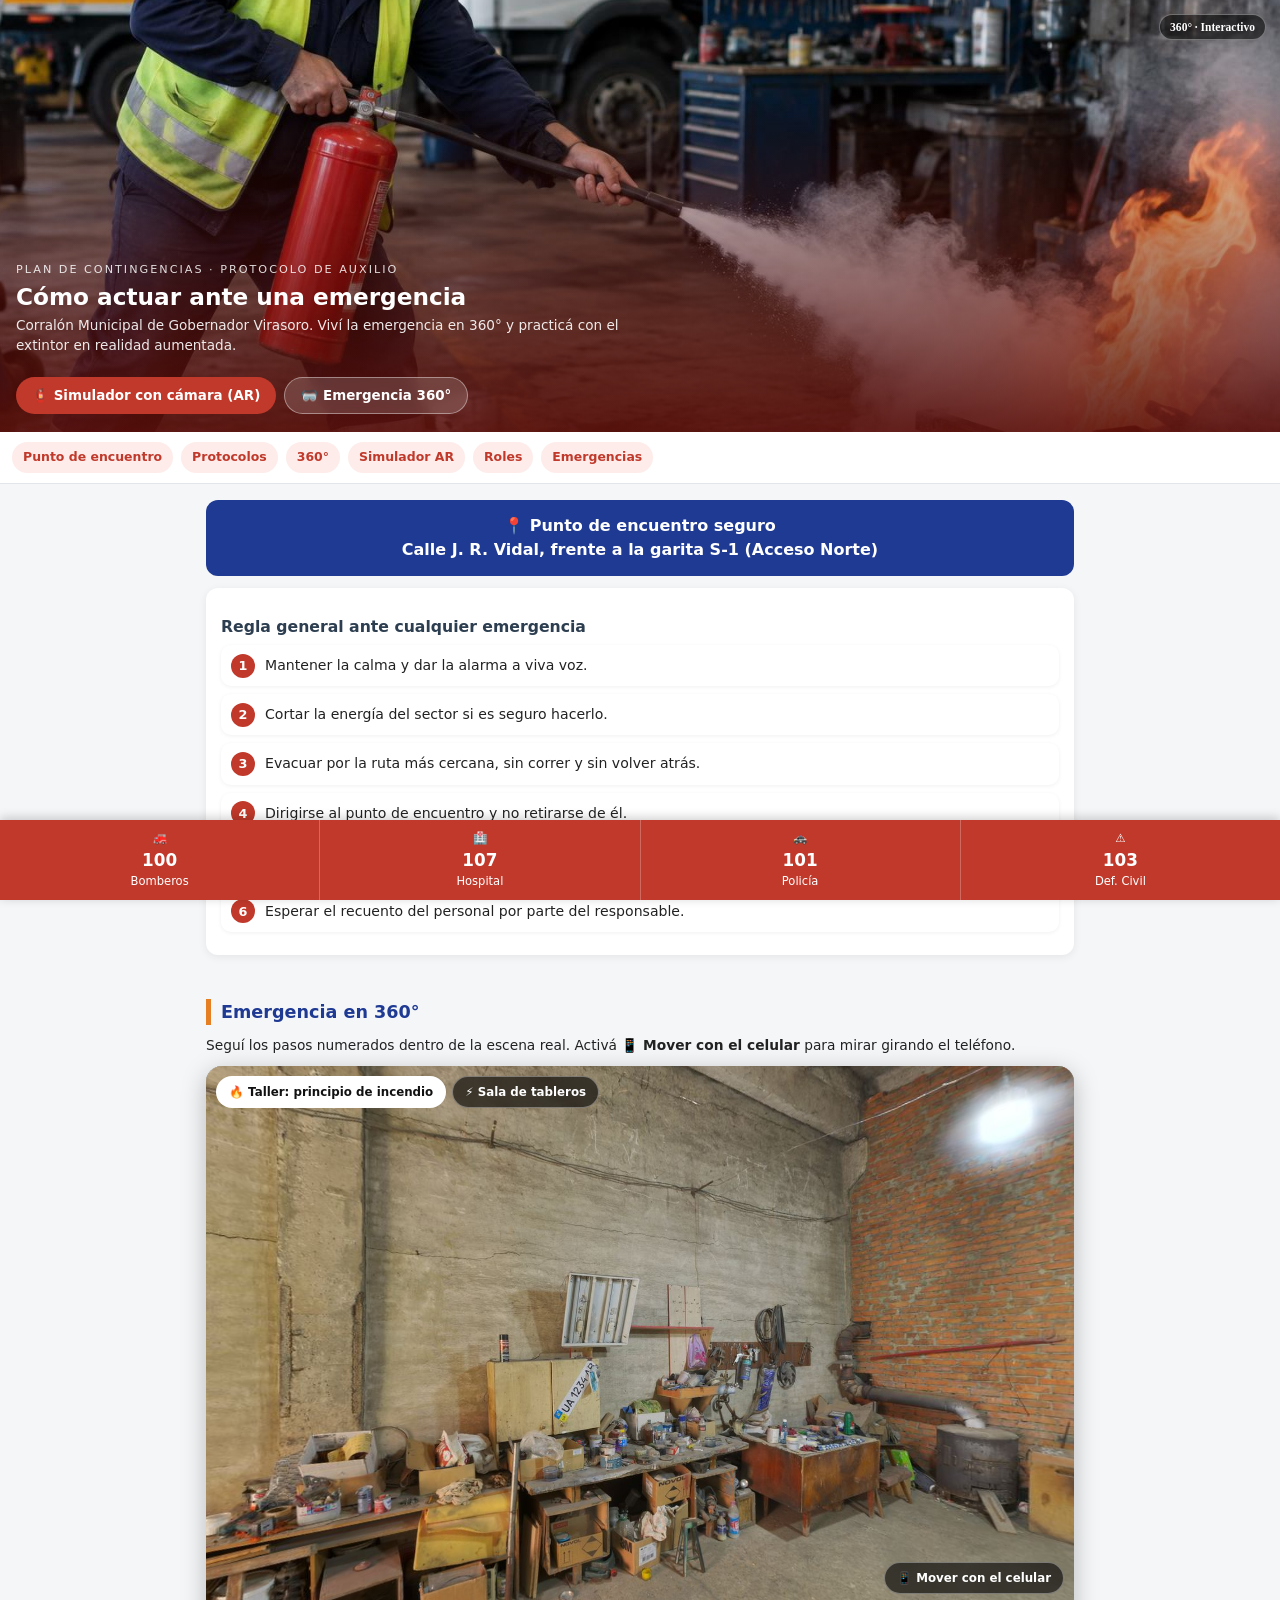
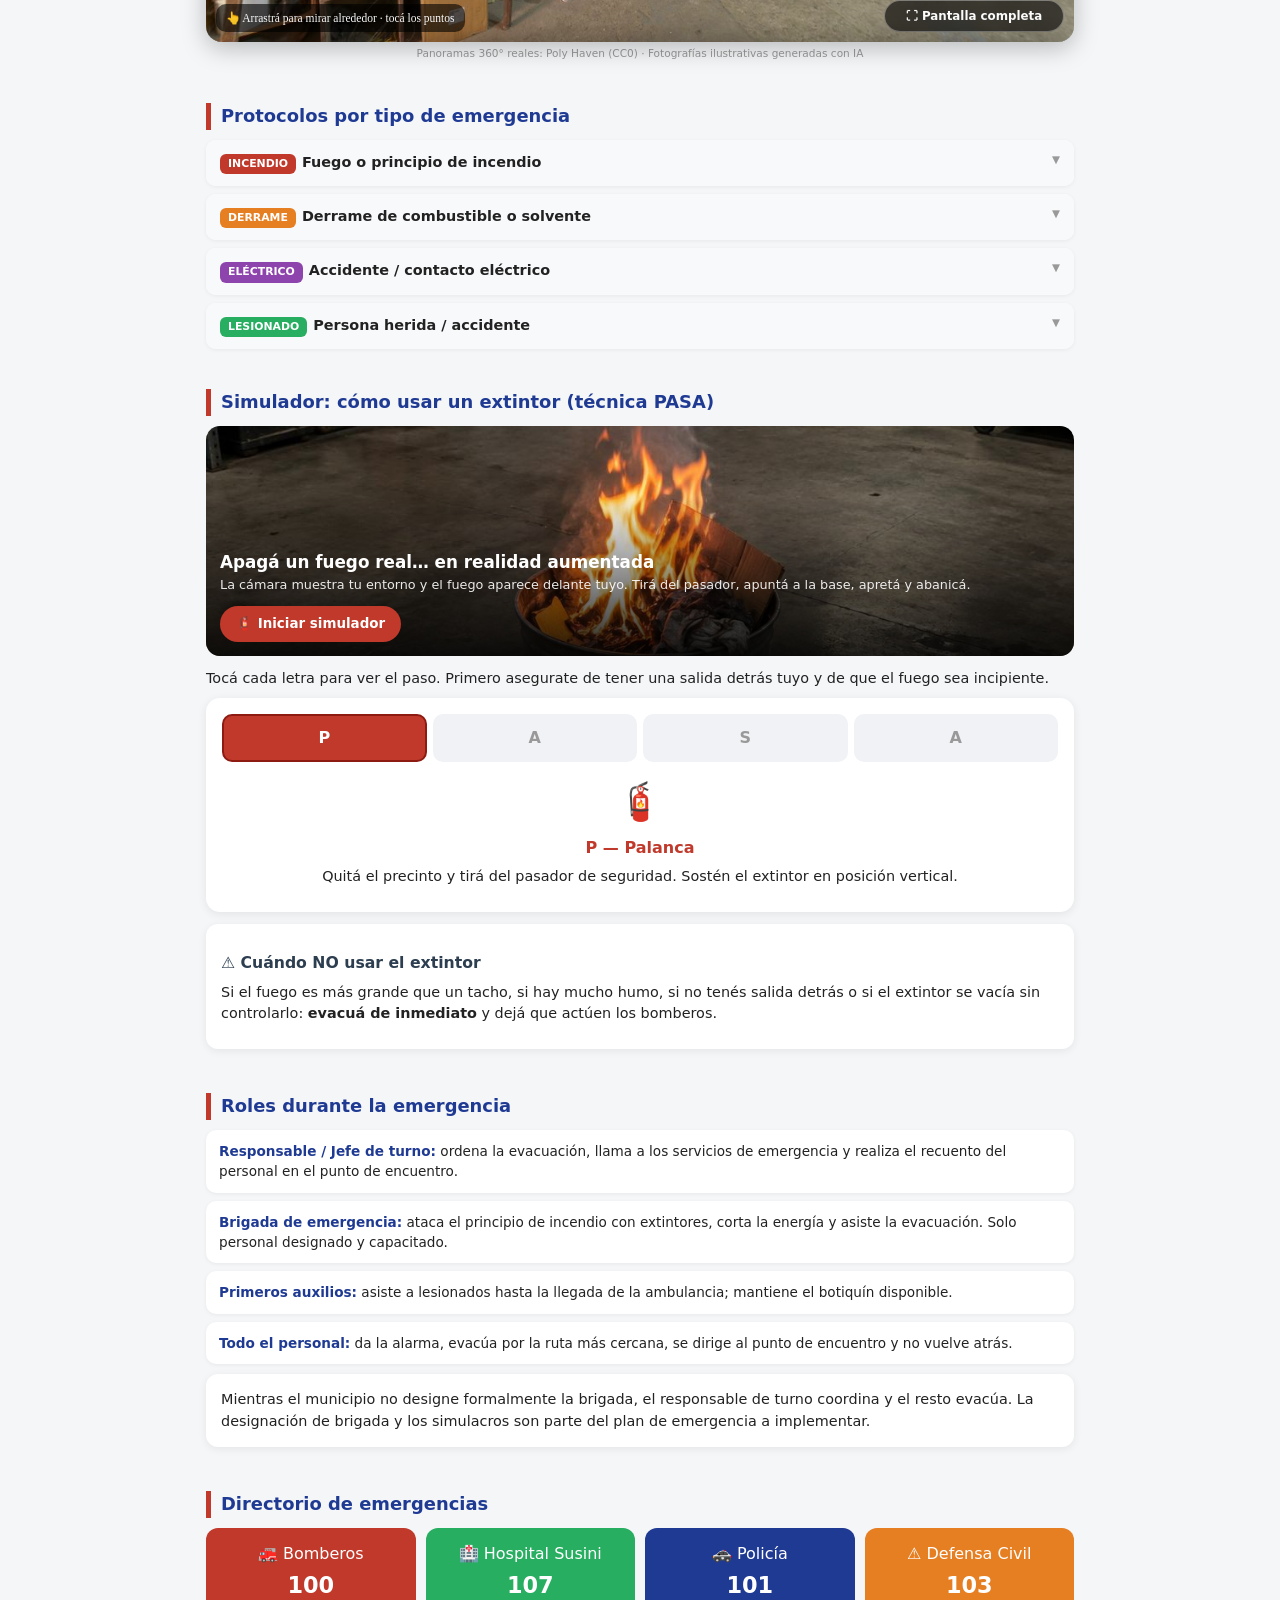
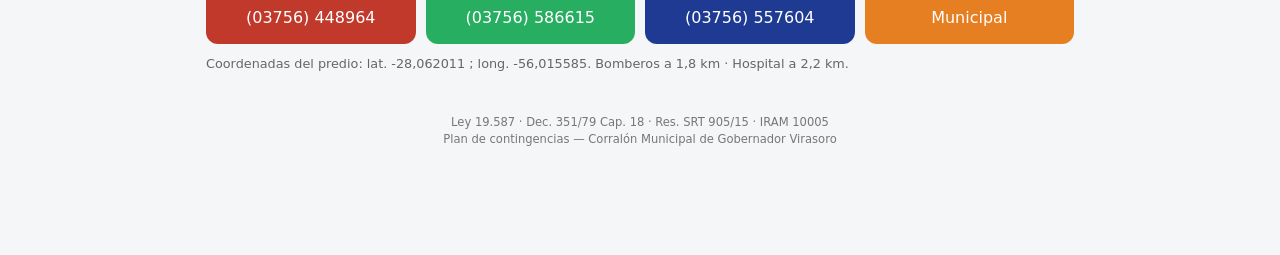
==== virasoro/contingencias/index.html @ 939771e6 "Agregar experiencias interactivas 360° con QR (Corralón Municipal Virasoro) Co-Authored-By: Devin AI" ====
<!DOCTYPE html>
<html lang="es">
<head>
<meta charset="UTF-8">
<meta name="viewport" content="width=device-width, initial-scale=1.0">
<title>Plan de Contingencias y Protocolo de Auxilio — Corralón Municipal Virasoro</title>
<style>
:root{--rojo:#c0392b;--naranja:#e67e22;--azul:#1f3a93;--verde:#27ae60;--bg:#f4f6f8;}
*{box-sizing:border-box;margin:0;padding:0}
body{font-family:'Segoe UI',system-ui,sans-serif;background:var(--bg);color:#222;line-height:1.5;padding-bottom:90px}
header{background:linear-gradient(135deg,#8e1b12,#c0392b);color:#fff;padding:20px 16px}
header .kick{font-size:.72rem;letter-spacing:2px;text-transform:uppercase;opacity:.9}
header h1{font-size:1.25rem;margin:5px 0 3px}
header .meta{font-size:.8rem;opacity:.9}
nav.toc{background:#fff;border-bottom:1px solid #e2e6ea;padding:10px 12px;display:flex;gap:8px;overflow-x:auto;position:sticky;top:0;z-index:20}
nav.toc a{flex:0 0 auto;font-size:.78rem;text-decoration:none;color:var(--rojo);background:#fdecea;padding:6px 11px;border-radius:20px;white-space:nowrap;font-weight:600}
section{padding:16px;max-width:900px;margin:0 auto}
h2{font-size:1.12rem;color:var(--azul);margin-bottom:10px;border-left:5px solid var(--rojo);padding-left:10px}
h3{font-size:.98rem;color:#2c3e50;margin:12px 0 7px}
p{font-size:.9rem;margin-bottom:9px}
.card{background:#fff;border-radius:12px;box-shadow:0 2px 8px rgba(0,0,0,.07);padding:15px;margin-bottom:12px}
.steps{counter-reset:st;list-style:none}
.steps li{position:relative;padding:10px 10px 10px 44px;background:#fff;border-radius:10px;margin-bottom:8px;box-shadow:0 1px 4px rgba(0,0,0,.06);font-size:.88rem}
.steps li::before{counter-increment:st;content:counter(st);position:absolute;left:10px;top:50%;transform:translateY(-50%);width:24px;height:24px;background:var(--rojo);color:#fff;border-radius:50%;display:flex;align-items:center;justify-content:center;font-weight:700;font-size:.8rem}
details{background:#fff;border-radius:10px;margin-bottom:8px;box-shadow:0 1px 4px rgba(0,0,0,.06);overflow:hidden}
summary{cursor:pointer;padding:12px 14px;font-weight:600;font-size:.9rem;list-style:none;background:#f8f9fb}
summary::-webkit-details-marker{display:none}
summary::after{content:'\25bc';float:right;font-size:.65rem;color:#999}
details[open] summary::after{transform:rotate(180deg)}
details .body{padding:12px 14px;font-size:.85rem}
.tag{display:inline-block;border-radius:6px;color:#fff;font-size:.68rem;font-weight:700;padding:2px 8px;margin-right:6px}
.t-fuego{background:var(--rojo)}.t-derr{background:var(--naranja)}.t-elec{background:#8e44ad}.t-les{background:var(--verde)}
.pasa{background:#fff;border-radius:14px;box-shadow:0 2px 10px rgba(0,0,0,.08);padding:16px}
.pasa .tabs{display:flex;gap:6px;margin-bottom:12px}
.pasa .tabs label{flex:1;text-align:center;background:#f0f2f5;border-radius:10px;padding:10px 4px;font-weight:800;font-size:1rem;cursor:pointer;color:#999;border:2px solid transparent}
.pasa input{display:none}
.panel{display:none;animation:fade .3s}
@keyframes fade{from{opacity:0}to{opacity:1}}
#p1:checked~.tabs label[for=p1],#p2:checked~.tabs label[for=p2],#p3:checked~.tabs label[for=p3],#p4:checked~.tabs label[for=p4]{color:#fff;background:var(--rojo);border-color:#8e1b12}
#p1:checked~.panels .pn1,#p2:checked~.panels .pn2,#p3:checked~.panels .pn3,#p4:checked~.panels .pn4{display:block}
.panel .big{font-size:2.3rem;text-align:center}
.panel h4{color:var(--rojo);text-align:center;margin:6px 0}
.panel p{text-align:center;font-size:.9rem}
.dir{display:grid;grid-template-columns:repeat(auto-fit,minmax(140px,1fr));gap:10px}
.dir a{display:block;text-decoration:none;color:#fff;border-radius:12px;padding:14px;text-align:center}
.dir a b{display:block;font-size:1.4rem;margin:3px 0}
.d1{background:var(--rojo)}.d2{background:var(--verde)}.d3{background:var(--azul)}.d4{background:var(--naranja)}
.roles{display:grid;gap:8px}
.role{background:#fff;border-radius:10px;padding:11px 13px;box-shadow:0 1px 4px rgba(0,0,0,.06);font-size:.85rem}
.role b{color:var(--azul)}
.emer{position:fixed;bottom:0;left:0;right:0;background:var(--rojo);display:flex;z-index:50;box-shadow:0 -2px 10px rgba(0,0,0,.2)}
.emer a{flex:1;text-align:center;color:#fff;text-decoration:none;padding:10px 4px;font-size:.72rem;border-right:1px solid rgba(255,255,255,.25)}
.emer a:last-child{border-right:none}.emer a b{display:block;font-size:1.05rem}
footer{padding:16px;font-size:.72rem;color:#777;text-align:center}
.pe{background:#1f3a93;color:#fff;border-radius:12px;padding:14px;text-align:center;font-weight:600;margin-bottom:12px}
</style>
<link rel="stylesheet" href="../lib/pannellum.css"><link rel="stylesheet" href="../lib/vr.css"><meta name="theme-color" content="#111">
</head>
<body>
<div class="hero"><img src="../img/contingencias_hero.jpg" alt="Cómo actuar ante una emergencia"><span class="badge360">360° · Interactivo</span>
<div class="ov" style="background:linear-gradient(180deg,rgba(0,0,0,0) 20%,rgba(90,15,10,.9))"><div class="kick">Plan de Contingencias · Protocolo de Auxilio</div><h1>Cómo actuar ante una emergencia</h1><p>Corralón Municipal de Gobernador Virasoro. Viví la emergencia en 360° y practicá con el extintor en realidad aumentada.</p><div class="cta"><button class="btn btn-r" onclick="abrirSimulador()">🧯 Simulador con cámara (AR)</button><a class="btn btn-g" href="#sec-vr">🥽 Emergencia 360°</a></div></div></div>
<nav class="toc">
<a href="#pe">Punto de encuentro</a>
<a href="#protocolos">Protocolos</a>
<a href="#sec-vr">360°</a><a href="#pasa">Simulador AR</a>
<a href="#roles">Roles</a>
<a href="#dir">Emergencias</a>
</nav>
<section id="pe">
<div class="pe">📍 Punto de encuentro seguro<br>Calle J. R. Vidal, frente a la garita S-1 (Acceso Norte)</div>
<div class="card">
<h3>Regla general ante cualquier emergencia</h3>
<ol class="steps">
<li>Mantener la calma y dar la alarma a viva voz.</li>
<li>Cortar la energía del sector si es seguro hacerlo.</li>
<li>Evacuar por la ruta más cercana, sin correr y sin volver atrás.</li>
<li>Dirigirse al punto de encuentro y no retirarse de él.</li>
<li>Avisar a los servicios de emergencia (100 / 107 / 101 / 103).</li>
<li>Esperar el recuento del personal por parte del responsable.</li>
</ol>
</div>
</section>

<section id="sec-vr"><h2>Emergencia en 360°</h2><p style="font-size:.86rem;margin-bottom:10px">Seguí los pasos numerados dentro de la escena real. Activá <b>📱 Mover con el celular</b> para mirar girando el teléfono.</p><div class="vrwrap" id="vr"></div><p class="credit">Panoramas 360° reales: Poly Haven (CC0) · Fotografías ilustrativas generadas con IA</p></section>
<section id="protocolos">
<h2>Protocolos por tipo de emergencia</h2>
<details><summary><span class="tag t-fuego">INCENDIO</span>Fuego o principio de incendio</summary><div class="body">
<ol class="steps">
<li>Dar la alarma y avisar a Bomberos (100).</li>
<li>Si el fuego es incipiente y tenés vía de escape detrás, usá el extintor (técnica PASA).</li>
<li>Si el fuego supera un extintor o hay humo denso, NO insistas: evacuá.</li>
<li>Cortá la energía del sector desde el tablero si es seguro.</li>
<li>Cerrá puertas al salir para limitar la propagación.</li>
<li>Nunca uses agua sobre fuego eléctrico o de combustibles (clase B/C).</li>
</ol></div></details>
<details><summary><span class="tag t-derr">DERRAME</span>Derrame de combustible o solvente</summary><div class="body">
<ol class="steps">
<li>Eliminar toda fuente de ignición: no fumar, no encender motores ni interruptores.</li>
<li>Cortar el flujo o cerrar la válvula si es posible.</li>
<li>Contener con material absorbente (arena, kit antiderrame).</li>
<li>Ventilar el área; evitar que el producto llegue a desagües.</li>
<li>Avisar al responsable y a Bomberos si el volumen es importante.</li>
<li>Usar guantes de nitrilo y antiparras; no tocar sin protección.</li>
</ol></div></details>
<details><summary><span class="tag t-elec">ELÉCTRICO</span>Accidente / contacto eléctrico</summary><div class="body">
<ol class="steps">
<li>NO tocar a la víctima si sigue en contacto con la corriente.</li>
<li>Cortar la energía desde el tablero o interruptor general.</li>
<li>Si no se puede cortar, separar a la víctima con material aislante seco (madera).</li>
<li>Llamar al 107 (Hospital) de inmediato.</li>
<li>Si no respira, iniciar RCP si estás capacitado.</li>
<li>No usar agua ni extintor de agua sobre equipos energizados.</li>
</ol></div></details>
<details><summary><span class="tag t-les">LESIONADO</span>Persona herida / accidente</summary><div class="body">
<ol class="steps">
<li>Evaluar la escena: que sea segura antes de acercarse.</li>
<li>No mover al herido salvo peligro inminente.</li>
<li>Llamar al 107 e informar ubicación y estado.</li>
<li>Controlar hemorragias con presión directa (guantes).</li>
<li>Abrigar a la persona y acompañarla hasta que llegue ayuda.</li>
<li>Despejar el acceso para la ambulancia.</li>
</ol></div></details>
</section>
<section id="pasa">
<h2>Simulador: cómo usar un extintor (técnica PASA)</h2>
<div style="position:relative;border-radius:14px;overflow:hidden;margin-bottom:12px"><img src="../img/fuego_escena.jpg" alt="Principio de incendio" style="width:100%;height:230px;object-fit:cover;display:block"><div style="position:absolute;inset:0;background:linear-gradient(transparent 30%,rgba(0,0,0,.85));display:flex;flex-direction:column;justify-content:flex-end;padding:14px;color:#fff"><b style="font-size:1.05rem">Apagá un fuego real… en realidad aumentada</b><span style="font-size:.8rem;opacity:.9">La cámara muestra tu entorno y el fuego aparece delante tuyo. Tirá del pasador, apuntá a la base, apretá y abanicá.</span><div class="cta"><button class="btn btn-r" onclick="abrirSimulador()">🧯 Iniciar simulador</button></div></div></div>
<p>Tocá cada letra para ver el paso. Primero asegurate de tener una salida detrás tuyo y de que el fuego sea incipiente.</p>
<div class="pasa">
<input type="radio" name="pasa" id="p1" checked>
<input type="radio" name="pasa" id="p2">
<input type="radio" name="pasa" id="p3">
<input type="radio" name="pasa" id="p4">
<div class="tabs">
<label for="p1">P</label>
<label for="p2">A</label>
<label for="p3">S</label>
<label for="p4">A</label>
</div>
<div class="panels">
<div class="panel pn1"><div class="big">🧯</div><h4>P — Palanca</h4><p>Quitá el precinto y tirá del pasador de seguridad. Sostén el extintor en posición vertical.</p></div>
<div class="panel pn2"><div class="big">🎯</div><h4>A — Apuntar</h4><p>Dirigí la manguera o boquilla hacia la BASE del fuego, no a las llamas. Paráte a unos 2-3 metros.</p></div>
<div class="panel pn3"><div class="big">✊</div><h4>S — apretAr (Squeeze)</h4><p>Apretá el gatillo de forma firme y sostenida para liberar el agente extintor.</p></div>
<div class="panel pn4"><div class="big">↔️</div><h4>A — Abanicar</h4><p>Mové la boquilla de lado a lado barriendo la base del fuego hasta apagarlo. Retirate sin dar la espalda.</p></div>
</div>
</div>
<div class="card" style="margin-top:12px">
<h3>⚠️ Cuándo NO usar el extintor</h3>
<p>Si el fuego es más grande que un tacho, si hay mucho humo, si no tenés salida detrás o si el extintor se vacía sin controlarlo: <b>evacuá de inmediato</b> y dejá que actúen los bomberos.</p>
</div>
</section>

<section id="roles">
<h2>Roles durante la emergencia</h2>
<div class="roles">
<div class="role"><b>Responsable / Jefe de turno:</b> ordena la evacuación, llama a los servicios de emergencia y realiza el recuento del personal en el punto de encuentro.</div>
<div class="role"><b>Brigada de emergencia:</b> ataca el principio de incendio con extintores, corta la energía y asiste la evacuación. Solo personal designado y capacitado.</div>
<div class="role"><b>Primeros auxilios:</b> asiste a lesionados hasta la llegada de la ambulancia; mantiene el botiquín disponible.</div>
<div class="role"><b>Todo el personal:</b> da la alarma, evacúa por la ruta más cercana, se dirige al punto de encuentro y no vuelve atrás.</div>
</div>
<div class="card" style="margin-top:10px"><p style="margin:0">Mientras el municipio no designe formalmente la brigada, el responsable de turno coordina y el resto evacúa. La designación de brigada y los simulacros son parte del plan de emergencia a implementar.</p></div>
</section>

<section id="dir">
<h2>Directorio de emergencias</h2>
<div class="dir">
<a class="d1" href="tel:100">🚒 Bomberos<b>100</b>(03756) 448964</a>
<a class="d2" href="tel:107">🏥 Hospital Susini<b>107</b>(03756) 586615</a>
<a class="d3" href="tel:101">🚓 Policía<b>101</b>(03756) 557604</a>
<a class="d4" href="tel:103">⚠️ Defensa Civil<b>103</b>Municipal</a>
</div>
<p style="font-size:.8rem;margin-top:10px;color:#666">Coordenadas del predio: lat. -28,062011 ; long. -56,015585. Bomberos a 1,8 km · Hospital a 2,2 km.</p>
</section>

<footer>
Ley 19.587 · Dec. 351/79 Cap. 18 · Res. SRT 905/15 · IRAM 10005<br>
Plan de contingencias — Corralón Municipal de Gobernador Virasoro
</footer>
<div class="emer">
<a href="tel:100">🚒<b>100</b>Bomberos</a>
<a href="tel:107">🏥<b>107</b>Hospital</a>
<a href="tel:101">🚓<b>101</b>Policía</a>
<a href="tel:103">⚠️<b>103</b>Def. Civil</a>
</div>
<script src="../lib/pannellum.js"></script><script src="../lib/vr.js"></script><script src="../lib/fuego.js"></script><script>var tour=VR({el:"vr",first:"taller",scenes:{"taller": {"title": "🔥 Taller: principio de incendio", "pano": "../pano/auto_service.jpg", "yaw": -30, "hs": [{"p": -10, "y": -45, "t": "risk", "i": "🔥", "title": "1 · Detectá el foco", "text": "Imaginá humo saliendo de los bancos con trapos y cartones. Mantené la calma y <b>dá la alarma a viva voz</b>: \"¡FUEGO EN EL TALLER!\"", "l": "Foco"}, {"p": 3, "y": -10, "t": "ext", "i": "🧯", "title": "2 · Tomá el extintor E-08", "text": "Solo si el fuego es incipiente (menor que un tacho) y tenés la salida <b>detrás tuyo</b>. Aplicá la técnica PASA. Probala en el simulador ⬇️", "l": "E-08"}, {"p": 15, "y": 95, "t": "elec", "i": "⚡", "title": "3 · Cortá la energía", "text": "Si es seguro, cortá la energía del sector desde el tablero. Nunca uses agua sobre equipos eléctricos.", "l": "Tablero"}, {"p": -2, "y": -145, "t": "exit", "i": "🏃", "title": "4 · Evacuá", "text": "Si el fuego crece o hay mucho humo: salí por aquí, sin correr y sin volver atrás. Cerrá la puerta si podés, para contener el humo.", "l": "Salida"}, {"p": -14, "y": 82, "t": "risk", "i": "🛞", "title": "Peligro: compresor y cilindros", "text": "Los recipientes a presión pueden explotar con el calor. Alejate y avisá a Bomberos de su ubicación.", "l": "Presión"}, {"p": -2, "y": 33, "t": "link", "i": "➡️", "title": "Sala de tableros", "text": "", "l": "Ir a la sala de tableros", "scene": "tableros"}]}, "tableros": {"title": "⚡ Sala de tableros", "pano": "../pano/distribution_board.jpg", "yaw": 80, "hs": [{"p": 8, "y": 105, "t": "elec", "i": "⚡", "title": "Tablero general: corte de energía", "text": "Ante incendio o accidente eléctrico, cortá desde el interruptor general. Si la víctima sigue en contacto, <b>NO la toques</b>: primero cortá la corriente.", "l": "Corte general"}, {"p": -25, "y": 40, "t": "risk", "i": "🧵", "title": "Cables sueltos en el piso", "text": "Riesgo de tropiezo y de contacto eléctrico. Separá a una víctima solo con material aislante seco (madera).", "l": "Cables"}, {"p": -12, "y": -25, "t": "info", "i": "🏥", "title": "Llamá al 107", "text": "Informá: \"Corralón Municipal, Calle J. R. Vidal, Gobernador Virasoro. Persona electrocutada, consciente / inconsciente\". Si no respira, RCP si estás capacitado.", "l": "107"}, {"p": -2, "y": 33, "t": "exit", "i": "🚪", "title": "Salida", "text": "Salida de la sala hacia el pasillo y el punto de encuentro.", "l": "Salida"}, {"p": -2, "y": -100, "t": "link", "i": "⬅️", "title": "Taller", "text": "", "l": "Volver al taller", "scene": "taller"}]}}});</script>
</body>
</html>
---- virasoro/lib/pannellum.css ----
/* Pannellum 2.5.6, https://github.com/mpetroff/pannellum */
.pnlm-container{margin:0;padding:0;overflow:hidden;position:relative;cursor:default;width:100%;height:100%;font-family:Helvetica,"Nimbus Sans L","Liberation Sans",Arial,sans-serif;background:#f4f4f4 url('data:image/svg+xml,%3Csvg%20xmlns%3D%22http%3A%2F%2Fwww.w3.org%2F2000%2Fsvg%22%20width%3D%2267%22%20height%3D%22100%22%20viewBox%3D%220%200%2067%20100%22%3E%0A%3Cpath%20stroke%3D%22%23ccc%22%20fill%3D%22none%22%20d%3D%22M33.5%2C50%2C0%2C63%2C33.5%2C75%2C67%2C63%2C33.5%2C50m-33.5-50%2C67%2C25m-0.5%2C0%2C0%2C75m-66.5-75%2C67-25m-33.5%2C75%2C0%2C25m0-100%2C0%2C50%22%2F%3E%0A%3C%2Fsvg%3E%0A') repeat;-webkit-user-select:none;-khtml-user-select:none;-moz-user-select:none;-o-user-select:none;-ms-user-select:none;user-select:none;outline:0;line-height:1.4;contain:content}.pnlm-container *{box-sizing:content-box}.pnlm-ui{position:absolute;width:100%;height:100%;z-index:1}.pnlm-grab{cursor:grab;cursor:url('data:image/svg+xml,%3Csvg%20xmlns%3D%22http%3A%2F%2Fwww.w3.org%2F2000%2Fsvg%22%20height%3D%2226%22%20width%3D%2226%22%3E%0A%3Cpath%20stroke%3D%22%23000%22%20stroke-width%3D%221px%22%20fill%3D%22%23fff%22%20d%3D%22m15.3%2020.5s6.38-6.73%204.64-8.24-3.47%201.01-3.47%201.01%203.61-5.72%201.41-6.49c-2.2-0.769-3.33%204.36-3.33%204.36s0.873-5.76-1.06-5.76-1.58%205.39-1.58%205.39-0.574-4.59-2.18-4.12c-1.61%200.468-0.572%205.51-0.572%205.51s-1.58-4.89-2.93-3.79c-1.35%201.11%200.258%205.25%200.572%206.62%200.836%202.43%202.03%202.94%202.17%205.55%22%2F%3E%0A%3C%2Fsvg%3E%0A') 12 8,default}.pnlm-grabbing{cursor:grabbing;cursor:url('data:image/svg+xml,%3Csvg%20xmlns%3D%22http%3A%2F%2Fwww.w3.org%2F2000%2Fsvg%22%20height%3D%2226%22%20width%3D%2226%22%3E%0A%3Cpath%20stroke%3D%22%23000%22%20stroke-width%3D%221px%22%20fill%3D%22%23fff%22%20d%3D%22m15.3%2020.5s5.07-5.29%203.77-6.74c-1.31-1.45-2.53%200.14-2.53%200.14s2.74-3.29%200.535-4.06c-2.2-0.769-2.52%201.3-2.52%201.3s0.81-2.13-1.12-2.13-1.52%201.77-1.52%201.77-0.261-1.59-1.87-1.12c-1.61%200.468-0.874%202.17-0.874%202.17s-0.651-1.55-2-0.445c-1.35%201.11-0.68%202.25-0.365%203.62%200.836%202.43%202.03%202.94%202.17%205.55%22%2F%3E%0A%3C%2Fsvg%3E%0A') 12 8,default}.pnlm-sprite{background-image:url('data:image/svg+xml,%3Csvg%20xmlns%3D%22http%3A%2F%2Fwww.w3.org%2F2000%2Fsvg%22%20width%3D%2226%22%20height%3D%22208%22%3E%0A%3Ccircle%20fill-opacity%3D%22.78%22%20cy%3D%22117%22%20cx%3D%2213%22%20r%3D%2211%22%20fill%3D%22%23fff%22%2F%3E%0A%3Ccircle%20fill-opacity%3D%22.78%22%20cy%3D%22143%22%20cx%3D%2213%22%20r%3D%2211%22%20fill%3D%22%23fff%22%2F%3E%0A%3Ccircle%20cy%3D%22169%22%20cx%3D%2213%22%20r%3D%227%22%20fill%3D%22none%22%20stroke%3D%22%23000%22%20stroke-width%3D%222%22%2F%3E%0A%3Ccircle%20cy%3D%22195%22%20cx%3D%2213%22%20r%3D%227%22%20fill%3D%22none%22%20stroke%3D%22%23000%22%20stroke-width%3D%222%22%2F%3E%0A%3Ccircle%20cx%3D%2213%22%20cy%3D%22195%22%20r%3D%222.5%22%2F%3E%0A%3Cpath%20d%3D%22m5%2083v6h2v-4h4v-2zm10%200v2h4v4h2v-6zm-5%205v6h6v-6zm-5%205v6h6v-2h-4v-4zm14%200v4h-4v2h6v-6z%22%2F%3E%0A%3Cpath%20d%3D%22m13%20110a7%207%200%200%200%20-7%207%207%207%200%200%200%207%207%207%207%200%200%200%207%20-7%207%207%200%200%200%20-7%20-7zm-1%203h2v2h-2zm0%203h2v5h-2z%22%2F%3E%0A%3Cpath%20d%3D%22m5%2057v6h2v-4h4v-2zm10%200v2h4v4h2v-6zm-10%2010v6h6v-2h-4v-4zm14%200v4h-4v2h6v-6z%22%2F%3E%0A%3Cpath%20d%3D%22m17%2038v2h-8v-2z%22%2F%3E%0A%3Cpath%20d%3D%22m12%209v3h-3v2h3v3h2v-3h3v-2h-3v-3z%22%2F%3E%0A%3Cpath%20d%3D%22m13%20136-6.125%206.125h4.375v7.875h3.5v-7.875h4.375z%22%2F%3E%0A%3Cpath%20d%3D%22m10.428%20173.33v-5.77l5-2.89v5.77zm1-1.73%203-1.73-3.001-1.74z%22%2F%3E%0A%3C%2Fsvg%3E%0A')}.pnlm-container:-moz-full-screen{height:100%!important;width:100%!important;position:static!important}.pnlm-container:-webkit-full-screen{height:100%!important;width:100%!important;position:static!important}.pnlm-container:-ms-fullscreen{height:100%!important;width:100%!important;position:static!important}.pnlm-container:fullscreen{height:100%!important;width:100%!important;position:static!important}.pnlm-render-container{cursor:inherit;position:absolute;height:100%;width:100%}.pnlm-controls{margin-top:4px;background-color:#fff;border:1px solid #999;border-color:rgba(0,0,0,0.4);border-radius:3px;cursor:pointer;z-index:2;-webkit-transform:translateZ(9999px);transform:translateZ(9999px)}.pnlm-control:hover{background-color:#f8f8f8}.pnlm-controls-container{position:absolute;top:0;left:4px;z-index:1}.pnlm-zoom-controls{width:26px;height:52px}.pnlm-zoom-in{width:100%;height:50%;position:absolute;top:0;border-radius:3px 3px 0 0}.pnlm-zoom-out{width:100%;height:50%;position:absolute;bottom:0;background-position:0 -26px;border-top:1px solid #ddd;border-top-color:rgba(0,0,0,0.10);border-radius:0 0 3px 3px}.pnlm-fullscreen-toggle-button,.pnlm-orientation-button,.pnlm-hot-spot-debug-indicator{width:26px;height:26px}.pnlm-hot-spot-debug-indicator{position:absolute;top:50%;left:50%;width:26px;height:26px;margin:-13px 0 0 -13px;background-color:rgba(255,255,255,0.5);border-radius:13px;display:none}.pnlm-orientation-button-inactive{background-position:0 -156px}.pnlm-orientation-button-active{background-position:0 -182px}.pnlm-fullscreen-toggle-button-inactive{background-position:0 -52px}.pnlm-fullscreen-toggle-button-active{background-position:0 -78px}.pnlm-panorama-info{position:absolute;bottom:4px;background-color:rgba(0,0,0,0.7);border-radius:0 3px 3px 0;padding-right:10px;color:#fff;text-align:left;display:none;z-index:2;-webkit-transform:translateZ(9999px);transform:translateZ(9999px)}.pnlm-title-box{position:relative;font-size:20px;display:table;padding-left:5px;margin-bottom:3px}.pnlm-author-box{position:relative;font-size:12px;display:table;padding-left:5px}.pnlm-load-box{position:absolute;top:50%;left:50%;width:200px;height:150px;margin:-75px 0 0 -100px;background-color:rgba(0,0,0,0.7);border-radius:3px;text-align:center;font-size:20px;display:none;color:#fff}.pnlm-load-box p{margin:20px 0}.pnlm-lbox{position:absolute;top:50%;left:50%;width:20px;height:20px;margin:-10px 0 0 -10px;display:none}.pnlm-loading{animation-duration:1.5s;-webkit-animation-duration:1.5s;animation-name:pnlm-mv;-webkit-animation-name:pnlm-mv;animation-iteration-count:infinite;-webkit-animation-iteration-count:infinite;animation-timing-function:linear;-webkit-animation-timing-function:linear;height:10px;width:10px;background-color:#fff;position:relative}@keyframes pnlm-mv{from{left:0;top:0}25%{left:10px;top:0}50%{left:10px;top:10px}75%{left:0;top:10px}to{left:0;top:0}}@-webkit-keyframes pnlm-mv{from{left:0;top:0}25%{left:10px;top:0}50%{left:10px;top:10px}75%{left:0;top:10px}to{left:0;top:0}}.pnlm-load-button{position:absolute;top:50%;left:50%;width:200px;height:100px;margin:-50px 0 0 -100px;background-color:rgba(0,0,0,.7);border-radius:3px;text-align:center;font-size:20px;display:table;color:#fff;cursor:pointer}.pnlm-load-button:hover{background-color:rgba(0,0,0,.8)}.pnlm-load-button p{display:table-cell;vertical-align:middle}.pnlm-info-box{font-size:15px;position:absolute;top:50%;left:50%;width:200px;height:150px;margin:-75px 0 0 -100px;background-color:#000;border-radius:3px;display:table;text-align:center;color:#fff;table-layout:fixed}.pnlm-info-box a,.pnlm-author-box a{color:#fff;word-wrap:break-word;overflow-wrap:break-word}.pnlm-info-box p{display:table-cell;vertical-align:middle;padding:0 5px 0 5px}.pnlm-error-msg{display:none}.pnlm-about-msg{font-size:11px;line-height:11px;color:#fff;padding:5px 8px 5px 8px;background:rgba(0,0,0,0.7);border-radius:3px;position:absolute;top:50px;left:50px;display:none;opacity:0;-moz-transition:opacity .3s ease-in-out;-webkit-transition:opacity .3s ease-in-out;-o-transition:opacity .3s ease-in-out;-ms-transition:opacity .3s ease-in-out;transition:opacity .3s ease-in-out;z-index:1}.pnlm-about-msg a:link,.pnlm-about-msg a:visited{color:#fff}.pnlm-about-msg a:hover,.pnlm-about-msg a:active{color:#eee}.pnlm-hotspot-base{position:absolute;visibility:hidden;cursor:default;vertical-align:middle;top:0;z-index:1}.pnlm-hotspot{height:26px;width:26px;border-radius:13px}.pnlm-hotspot:hover{background-color:rgba(255,255,255,0.2)}.pnlm-hotspot.pnlm-info{background-position:0 -104px}.pnlm-hotspot.pnlm-scene{background-position:0 -130px}div.pnlm-tooltip span{visibility:hidden;position:absolute;border-radius:3px;background-color:rgba(0,0,0,0.7);color:#fff;text-align:center;max-width:200px;padding:5px 10px;margin-left:-220px;cursor:default}div.pnlm-tooltip:hover span{visibility:visible}div.pnlm-tooltip:hover span:after{content:'';position:absolute;width:0;height:0;border-width:10px;border-style:solid;border-color:rgba(0,0,0,0.7) transparent transparent transparent;bottom:-20px;left:-10px;margin:0 50%}.pnlm-compass{position:absolute;width:50px;height:50px;right:4px;bottom:4px;border-radius:25px;background-image:url('data:image/svg+xml,%3Csvg%20xmlns%3D%22http%3A%2F%2Fwww.w3.org%2F2000%2Fsvg%22%20height%3D%2250%22%20width%3D%2250%22%3E%0A%3Cpath%20d%3D%22m24.5078%206-3.2578%2018h7.5l-3.25781-18h-0.984376zm-3.2578%2020%203.2578%2018h0.9844l3.2578-18h-7.5zm1.19531%200.9941h5.10938l-2.5547%2014.1075-2.5547-14.1075z%22%2F%3E%0A%3C%2Fsvg%3E%0A');cursor:default;display:none}.pnlm-world{position:absolute;left:50%;top:50%}.pnlm-face{position:absolute;-webkit-transform-origin:0 0;transform-origin:0 0}.pnlm-dragfix,.pnlm-preview-img{position:absolute;height:100%;width:100%}.pnlm-preview-img{background-size:cover;background-position:center}.pnlm-lbar{width:150px;margin:0 auto;border:#fff 1px solid;height:6px}.pnlm-lbar-fill{background:#fff;height:100%;width:0}.pnlm-lmsg{font-size:12px}.pnlm-fade-img{position:absolute;top:0;left:0}.pnlm-pointer{cursor:pointer}
---- virasoro/lib/vr.css ----
.hero{position:relative;height:48vh;min-height:260px;max-height:460px;overflow:hidden;background:#111}
.hero img{width:100%;height:100%;object-fit:cover;transform:scale(1.05);animation:kb 22s ease-in-out infinite alternate}
@keyframes kb{to{transform:scale(1.18) translate(-2%,-1%)}}
.hero .ov{position:absolute;inset:0;background:linear-gradient(180deg,rgba(0,0,0,0) 25%,rgba(0,0,0,.82));display:flex;flex-direction:column;justify-content:flex-end;padding:18px 16px;color:#fff}
.hero .ov .kick{font-size:.7rem;letter-spacing:2px;text-transform:uppercase;opacity:.85}
.hero .ov h1{font-size:1.45rem;line-height:1.2;margin:4px 0}
.hero .ov p{font-size:.85rem;opacity:.9;max-width:620px}
.cta{display:flex;gap:8px;flex-wrap:wrap;margin-top:12px}
.btn{border:0;border-radius:999px;padding:11px 16px;font:700 .84rem 'Segoe UI',system-ui,sans-serif;cursor:pointer;display:inline-flex;gap:6px;align-items:center;text-decoration:none;line-height:1}
.btn-p{background:#fff;color:#111}.btn-r{background:#c0392b;color:#fff}.btn-o{background:#e67e22;color:#fff}.btn-v{background:#27ae60;color:#fff}
.btn-g{background:rgba(255,255,255,.16);color:#fff;border:1px solid rgba(255,255,255,.4);-webkit-backdrop-filter:blur(6px);backdrop-filter:blur(6px)}
.badge360{position:absolute;top:14px;right:14px;background:rgba(0,0,0,.55);color:#fff;font:700 .72rem 'Segoe UI';padding:6px 10px;border-radius:999px;border:1px solid rgba(255,255,255,.35)}
.vrwrap{position:relative;height:64vh;min-height:360px;max-height:620px;border-radius:16px;overflow:hidden;background:#000;box-shadow:0 6px 24px rgba(0,0,0,.25)}
.vrwrap.full{position:fixed;inset:0;height:auto;max-height:none;border-radius:0;z-index:3000}
.vrwrap .pano{position:absolute;inset:0}
.vrtop{position:absolute;top:10px;left:10px;right:10px;z-index:10;display:flex;gap:6px;flex-wrap:wrap;pointer-events:none}
.vrtop>*{pointer-events:auto}
.vrchip{background:rgba(0,0,0,.6);color:#fff;border:1px solid rgba(255,255,255,.35);border-radius:999px;padding:8px 12px;font:600 .74rem 'Segoe UI',system-ui;cursor:pointer;-webkit-backdrop-filter:blur(6px);backdrop-filter:blur(6px)}
.vrchip.on{background:#fff;color:#111}
.vrbot{position:absolute;left:10px;right:10px;bottom:10px;z-index:10;display:flex;gap:6px;justify-content:space-between;align-items:flex-end;pointer-events:none}
.vrbot>*{pointer-events:auto}
.vrhint{background:rgba(0,0,0,.6);color:#fff;font:500 .72rem 'Segoe UI';padding:7px 10px;border-radius:10px;max-width:62%}
.vrbtns{display:flex;flex-direction:column;gap:6px}
.vrcount{background:#e67e22;color:#fff;font:800 .8rem 'Segoe UI';padding:8px 12px;border-radius:999px}
.hs{width:38px;height:38px;border-radius:50%;display:flex;align-items:center;justify-content:center;font-size:19px;border:2px solid #fff;cursor:pointer;animation:hsp 2s infinite;position:relative}
.hs .lbl{position:absolute;top:42px;left:50%;transform:translateX(-50%);white-space:nowrap;background:rgba(0,0,0,.72);color:#fff;font:600 11px 'Segoe UI';padding:3px 8px;border-radius:6px;pointer-events:none}
.hs-ext{background:#c0392b}.hs-risk{background:#e67e22}.hs-exit{background:#27ae60}.hs-info{background:#1f3a93}.hs-link{background:#fff;color:#111;width:44px;height:44px}.hs-elec{background:#8e44ad}
.hs.hunt{background:rgba(255,255,255,.18);border-style:dashed}.hs.hunt .lbl{display:none}
.hs.found{background:#27ae60;border-style:solid;animation:none}.hs.found .lbl{display:block}
@keyframes hsp{0%{box-shadow:0 0 0 0 rgba(255,255,255,.75)}70%{box-shadow:0 0 0 16px rgba(255,255,255,0)}100%{box-shadow:0 0 0 0 rgba(255,255,255,0)}}
.vrsheet{position:absolute;left:0;right:0;bottom:0;z-index:20;background:#fff;color:#222;border-radius:18px 18px 0 0;transform:translateY(105%);transition:transform .3s;max-height:72%;overflow:auto;padding:14px 16px 20px;box-shadow:0 -6px 30px rgba(0,0,0,.35)}
.vrsheet.on{transform:none}
.vrsheet .x{float:right;border:0;background:#eee;border-radius:50%;width:32px;height:32px;font-size:16px;cursor:pointer}
.vrsheet h3{font-size:1rem;margin:2px 0 6px;color:#1f3a93}
.vrsheet p{font-size:.86rem;margin-bottom:8px}
.vrsheet img{width:100%;border-radius:10px;margin:4px 0 8px;max-height:200px;object-fit:cover}
.vrsheet .tg{display:inline-block;color:#fff;font:700 .68rem 'Segoe UI';padding:2px 8px;border-radius:6px;margin-bottom:4px}
.pnlm-load-box{background:rgba(0,0,0,.7)!important}
.pnlm-about-msg{display:none!important}
.photo{width:100%;height:170px;object-fit:cover;display:block}
.credit{font-size:.66rem;color:#999;text-align:center;padding:4px 16px 0}
/* EPP game */
.epp{background:#fff;border-radius:14px;box-shadow:0 2px 10px rgba(0,0,0,.08);padding:14px}
.epp .tasks{display:flex;gap:6px;overflow-x:auto;padding-bottom:6px;margin-bottom:10px}
.epp .tasks button{flex:0 0 auto;border:2px solid #e2e6ea;background:#fff;border-radius:12px;padding:8px 10px;font:600 .78rem 'Segoe UI';cursor:pointer}
.epp .tasks button.on{border-color:#e67e22;background:#fff3e6;color:#b35410}
.epp .scene{position:relative;border-radius:12px;overflow:hidden;height:170px;margin-bottom:10px}
.epp .scene img{width:100%;height:100%;object-fit:cover}
.epp .scene .cap{position:absolute;left:0;right:0;bottom:0;background:linear-gradient(transparent,rgba(0,0,0,.8));color:#fff;padding:10px;font:600 .85rem 'Segoe UI'}
.epp .items{display:grid;grid-template-columns:repeat(auto-fill,minmax(96px,1fr));gap:7px}
.epp .items button{border:2px solid #e2e6ea;background:#f8f9fb;border-radius:12px;padding:9px 4px;font:600 .72rem 'Segoe UI';cursor:pointer;display:flex;flex-direction:column;align-items:center;gap:3px}
.epp .items button b{font-size:1.5rem;line-height:1}
.epp .items button.sel{border-color:#1f3a93;background:#eef2ff}
.epp .items button.ok{border-color:#27ae60;background:#e8f6ef}
.epp .items button.bad{border-color:#c0392b;background:#fdecea}
.epp .items button.miss{border-color:#e67e22;border-style:dashed}
.epp .res{margin-top:10px;font-size:.85rem;padding:10px 12px;border-radius:10px;display:none}
/* Fire simulator */
#sim{position:fixed;inset:0;z-index:5000;background:#000;display:none;touch-action:none;user-select:none;-webkit-user-select:none;font-family:'Segoe UI',system-ui,sans-serif}
#sim.on{display:block}
#sim canvas{position:absolute;inset:0;width:100%;height:100%}
#sim video{display:none}
#sim .top{position:absolute;top:0;left:0;right:0;padding:12px;display:flex;gap:8px;align-items:center;z-index:3;background:linear-gradient(rgba(0,0,0,.65),transparent)}
#sim .steps{display:flex;gap:5px;flex:1}
#sim .steps span{flex:1;text-align:center;border-radius:8px;padding:6px 0;font-weight:800;color:rgba(255,255,255,.55);background:rgba(255,255,255,.12);font-size:.9rem}
#sim .steps span.on{background:#c0392b;color:#fff}
#sim .steps span.ok{background:#27ae60;color:#fff}
#sim .close{border:0;background:rgba(255,255,255,.2);color:#fff;width:38px;height:38px;border-radius:50%;font-size:18px}
#sim .msg{position:absolute;top:64px;left:12px;right:12px;z-index:3;text-align:center;color:#fff;font-weight:700;font-size:1rem;text-shadow:0 2px 6px #000}
#sim .msg small{display:block;font-weight:500;font-size:.8rem;opacity:.9}
#sim .meters{position:absolute;top:150px;left:12px;right:12px;z-index:3;display:flex;gap:10px}
#sim .meter{flex:1;color:#fff;font-size:.68rem;font-weight:700}
#sim .meter i{display:block;height:8px;border-radius:5px;background:rgba(255,255,255,.2);overflow:hidden;margin-top:3px}
#sim .meter i b{display:block;height:100%;width:100%;transition:width .1s}
#sim .ext{position:absolute;left:12px;bottom:14px;z-index:3;width:92px}
#sim .pin{cursor:pointer}
#sim .squeeze{position:absolute;right:16px;bottom:22px;z-index:3;width:118px;height:118px;border-radius:50%;border:4px solid #fff;background:radial-gradient(#e74c3c,#8e1b12);color:#fff;font-weight:800;font-size:.9rem;box-shadow:0 6px 20px rgba(0,0,0,.5);touch-action:none}
#sim .squeeze:disabled{opacity:.35}
#sim .squeeze.down{transform:scale(.93);background:radial-gradient(#ff6b5a,#c0392b)}
#sim .start,#sim .end{position:absolute;inset:0;z-index:6;background:rgba(0,0,0,.82);color:#fff;display:flex;flex-direction:column;align-items:center;justify-content:center;text-align:center;padding:24px;gap:12px}
#sim .start h2,#sim .end h2{font-size:1.35rem}
#sim .start p,#sim .end p{font-size:.88rem;max-width:420px;opacity:.92}
#sim .end{display:none}
#sec-vr h2{font-size:1.1rem;color:#1f3a93;margin-bottom:10px;border-left:5px solid #e67e22;padding-left:10px}
.pnlm-panorama-info,.pnlm-load-box p{display:none!important}
button{font-family:inherit}
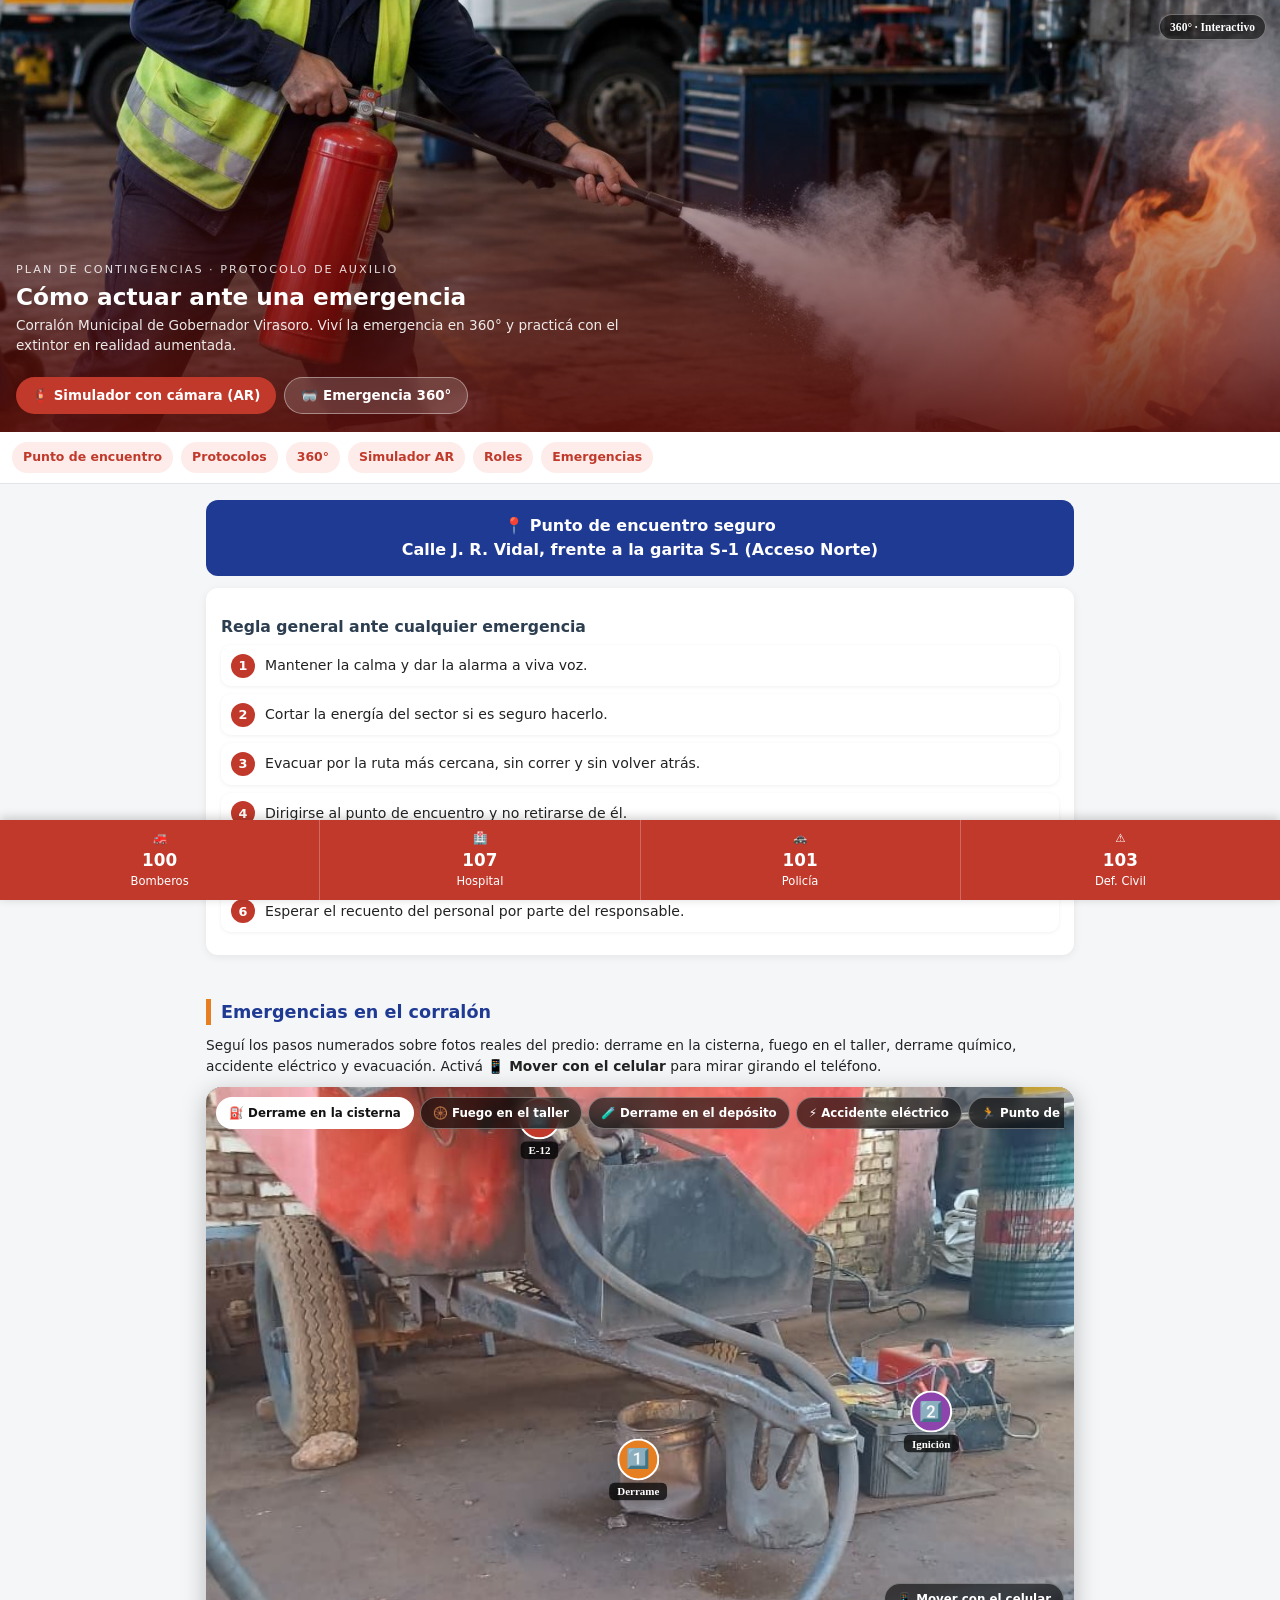
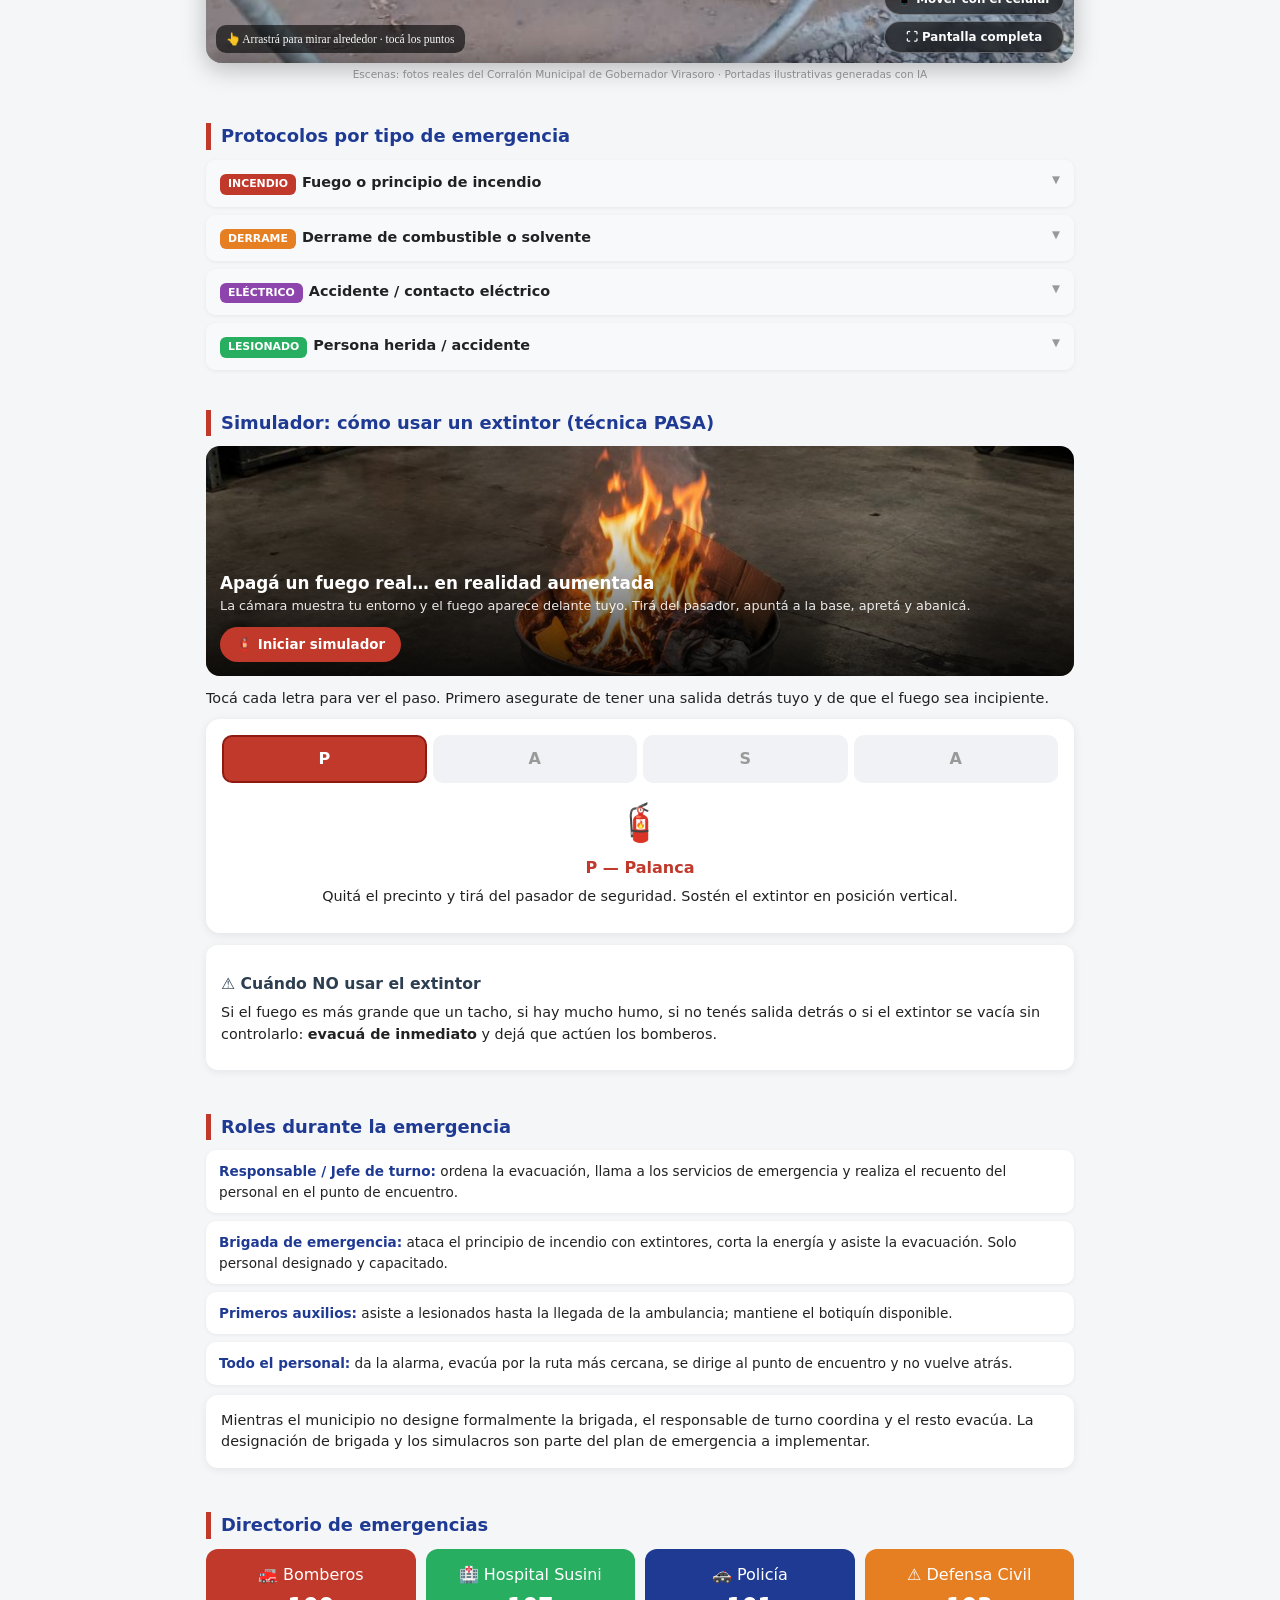
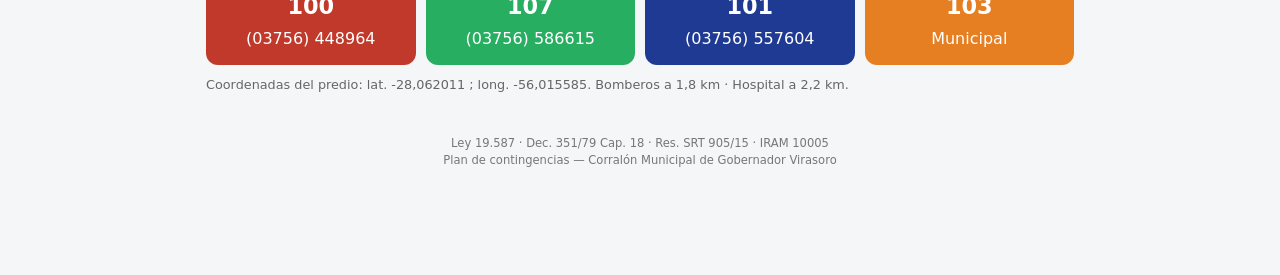
==== commit 479aca8b: "Escenas interactivas con fotos reales del corralón Co-Authored-By: Devin AI <158243242+devin-ai-inte" ====
--- a/virasoro/contingencias/index.html
+++ b/virasoro/contingencias/index.html
@@ -81,7 +81,7 @@
 </div>
 </section>
 
-<section id="sec-vr"><h2>Emergencia en 360°</h2><p style="font-size:.86rem;margin-bottom:10px">Seguí los pasos numerados dentro de la escena real. Activá <b>📱 Mover con el celular</b> para mirar girando el teléfono.</p><div class="vrwrap" id="vr"></div><p class="credit">Panoramas 360° reales: Poly Haven (CC0) · Fotografías ilustrativas generadas con IA</p></section>
+<section id="sec-vr"><h2>Emergencias en el corralón</h2><p style="font-size:.86rem;margin-bottom:10px">Seguí los pasos numerados sobre fotos reales del predio: derrame en la cisterna, fuego en el taller, derrame químico, accidente eléctrico y evacuación. Activá <b>📱 Mover con el celular</b> para mirar girando el teléfono.</p><div class="vrwrap" id="vr"></div><p class="credit">Escenas: fotos reales del Corralón Municipal de Gobernador Virasoro · Portadas ilustrativas generadas con IA</p></section>
 <section id="protocolos">
 <h2>Protocolos por tipo de emergencia</h2>
 <details><summary><span class="tag t-fuego">INCENDIO</span>Fuego o principio de incendio</summary><div class="body">
@@ -181,6 +181,6 @@
 <a href="tel:101">🚓<b>101</b>Policía</a>
 <a href="tel:103">⚠️<b>103</b>Def. Civil</a>
 </div>
-<script src="../lib/pannellum.js"></script><script src="../lib/vr.js"></script><script src="../lib/fuego.js"></script><script>var tour=VR({el:"vr",first:"taller",scenes:{"taller": {"title": "🔥 Taller: principio de incendio", "pano": "../pano/auto_service.jpg", "yaw": -30, "hs": [{"p": -10, "y": -45, "t": "risk", "i": "🔥", "title": "1 · Detectá el foco", "text": "Imaginá humo saliendo de los bancos con trapos y cartones. Mantené la calma y <b>dá la alarma a viva voz</b>: \"¡FUEGO EN EL TALLER!\"", "l": "Foco"}, {"p": 3, "y": -10, "t": "ext", "i": "🧯", "title": "2 · Tomá el extintor E-08", "text": "Solo si el fuego es incipiente (menor que un tacho) y tenés la salida <b>detrás tuyo</b>. Aplicá la técnica PASA. Probala en el simulador ⬇️", "l": "E-08"}, {"p": 15, "y": 95, "t": "elec", "i": "⚡", "title": "3 · Cortá la energía", "text": "Si es seguro, cortá la energía del sector desde el tablero. Nunca uses agua sobre equipos eléctricos.", "l": "Tablero"}, {"p": -2, "y": -145, "t": "exit", "i": "🏃", "title": "4 · Evacuá", "text": "Si el fuego crece o hay mucho humo: salí por aquí, sin correr y sin volver atrás. Cerrá la puerta si podés, para contener el humo.", "l": "Salida"}, {"p": -14, "y": 82, "t": "risk", "i": "🛞", "title": "Peligro: compresor y cilindros", "text": "Los recipientes a presión pueden explotar con el calor. Alejate y avisá a Bomberos de su ubicación.", "l": "Presión"}, {"p": -2, "y": 33, "t": "link", "i": "➡️", "title": "Sala de tableros", "text": "", "l": "Ir a la sala de tableros", "scene": "tableros"}]}, "tableros": {"title": "⚡ Sala de tableros", "pano": "../pano/distribution_board.jpg", "yaw": 80, "hs": [{"p": 8, "y": 105, "t": "elec", "i": "⚡", "title": "Tablero general: corte de energía", "text": "Ante incendio o accidente eléctrico, cortá desde el interruptor general. Si la víctima sigue en contacto, <b>NO la toques</b>: primero cortá la corriente.", "l": "Corte general"}, {"p": -25, "y": 40, "t": "risk", "i": "🧵", "title": "Cables sueltos en el piso", "text": "Riesgo de tropiezo y de contacto eléctrico. Separá a una víctima solo con material aislante seco (madera).", "l": "Cables"}, {"p": -12, "y": -25, "t": "info", "i": "🏥", "title": "Llamá al 107", "text": "Informá: \"Corralón Municipal, Calle J. R. Vidal, Gobernador Virasoro. Persona electrocutada, consciente / inconsciente\". Si no respira, RCP si estás capacitado.", "l": "107"}, {"p": -2, "y": 33, "t": "exit", "i": "🚪", "title": "Salida", "text": "Salida de la sala hacia el pasillo y el punto de encuentro.", "l": "Salida"}, {"p": -2, "y": -100, "t": "link", "i": "⬅️", "title": "Taller", "text": "", "l": "Volver al taller", "scene": "taller"}]}}});</script>
+<script src="../lib/pannellum.js"></script><script src="../lib/vr.js"></script><script src="../lib/fuego.js"></script><script>var tour=VR({el:"vr",first:"tanque",scenes:{"tanque": {"title": "⛽ Derrame en la cisterna", "pano": "../pano/real_tanque.jpg", "haov": 60, "vaov": 69.78, "hfov": 49.2, "hs": [{"y": 4.36, "p": -5.09, "t": "risk", "i": "1️⃣", "title": "1 · Derrame de combustible", "text": "No enciendas nada, cortá el trasvase y contené el derrame con arena o absorbente. Alejá a los curiosos.", "l": "Derrame"}, {"y": 21.54, "p": -2.11, "t": "elec", "i": "2️⃣", "title": "2 · Eliminá las fuentes de ignición", "text": "Si es seguro, desenchufá el cargador o la soldadora desde el tablero y apagá los motores cercanos.", "l": "Ignición"}, {"y": -1.59, "p": 15.07, "t": "ext", "i": "3️⃣", "title": "3 · Si se inicia fuego", "text": "Usá el extintor PQS E-12 (o el carro E-10) apuntando a la base. NUNCA uses agua sobre combustible.", "l": "E-12"}, {"y": -22.07, "p": -28.55, "t": "link", "i": "➡️", "title": "4 · Evacuá → acceso", "text": "", "l": "4 · Evacuá → acceso", "scene": "est3"}]}, "cubiertas": {"title": "🛞 Fuego en el taller", "pano": "../pano/real_cubiertas.jpg", "haov": 62, "vaov": 82.67, "hfov": 50.8, "hs": [{"y": 0.0, "p": 2.58, "t": "risk", "i": "1️⃣", "title": "1 · Incendio de cubiertas", "text": "Genera humo negro y tóxico muy rápido. Si supera el tamaño de un tacho, NO intentes apagarlo.", "l": "Foco"}, {"y": -11.62, "p": 35.2, "t": "elec", "i": "2️⃣", "title": "2 · Alarma y 100", "text": "Gritá \"¡FUEGO EN EL TALLER!\", llamá al 100 y cortá la energía del sector si podés hacerlo sin riesgo.", "l": "Alarma"}, {"y": 27.12, "p": 1.29, "t": "ext", "i": "3️⃣", "title": "3 · Fuego incipiente: extintor E-08", "text": "Solo si es chico y tenés la salida detrás tuyo. Técnica PASA (probala en el simulador).", "l": "E-08"}, {"y": -23.25, "p": -34.88, "t": "link", "i": "➡️", "title": "4 · Salí a la playa", "text": "", "l": "4 · Salí a la playa", "scene": "est2"}]}, "dep1t": {"title": "🧪 Derrame en el depósito", "pano": "../pano/real_dep1t.jpg", "haov": 95, "vaov": 71.25, "hfov": 75, "hs": [{"y": 31.17, "p": -5.94, "t": "risk", "i": "1️⃣", "title": "1 · Derrame de químico o lubricante", "text": "Consultá la Ficha de Datos de Seguridad (FDS). Guantes de nitrilo y antiparras antes de intervenir.", "l": "Derrame"}, {"y": -11.88, "p": 0.74, "t": "risk", "i": "2️⃣", "title": "2 · Contené y ventilá", "text": "Absorbente sobre el derrame desde afuera hacia adentro y puertas abiertas para ventilar.", "l": "Contener"}, {"y": -36.37, "p": -10.39, "t": "info", "i": "3️⃣", "title": "3 · Persona contaminada", "text": "Lavá con abundante agua durante 15 minutos y llamá al 107 con la FDS del producto.", "l": "107"}, {"y": 0.0, "p": -31.17, "t": "link", "i": "➡️", "title": "Ver tablero eléctrico", "text": "", "l": "Ver tablero eléctrico", "scene": "dep1"}]}, "dep1": {"title": "⚡ Accidente eléctrico", "pano": "../pano/real_dep1.jpg", "haov": 68, "vaov": 90.67, "hfov": 55.8, "hs": [{"y": 29.04, "p": 13.46, "t": "elec", "i": "1️⃣", "title": "1 · Cortá la corriente", "text": "Si una persona sigue en contacto, NO la toques: cortá desde el tablero o separála con material aislante seco.", "l": "Corte"}, {"y": 29.75, "p": -18.42, "t": "elec", "i": "2️⃣", "title": "2 · Cables sueltos", "text": "No pises cables ni charcos cerca del tablero.", "l": "Cables"}, {"y": -17.71, "p": 0.0, "t": "info", "i": "3️⃣", "title": "3 · Llamá al 107", "text": "\"Corralón Municipal, Calle J. R. Vidal, Gobernador Virasoro. Persona electrocutada.\" RCP si estás capacitado.", "l": "107"}, {"y": 0.0, "p": -38.25, "t": "link", "i": "➡️", "title": "Volver", "text": "", "l": "Volver", "scene": "dep1t"}]}, "est3": {"title": "🏃 Punto de encuentro", "pano": "../pano/real_est3.jpg", "haov": 72, "vaov": 54.0, "hfov": 59.0, "hs": [{"y": -1.12, "p": -0.84, "t": "exit", "i": "1️⃣", "title": "1 · Evacuá hacia el acceso", "text": "Caminá sin correr y sin volver atrás. El punto de encuentro es la Calle J. R. Vidal, frente a la garita S-1.", "l": "Salida"}, {"y": -24.75, "p": 1.97, "t": "info", "i": "2️⃣", "title": "2 · Conteo en la garita", "text": "El responsable cuenta al personal y avisa si falta alguien. Nadie vuelve a entrar.", "l": "Conteo"}, {"y": 14.62, "p": 0.0, "t": "info", "i": "3️⃣", "title": "3 · Recibí a Bomberos", "text": "Dejá el portón libre e informá el lugar del foco, los combustibles y los cilindros presentes.", "l": "Bomberos"}, {"y": -34.31, "p": -7.88, "t": "link", "i": "➡️", "title": "Volver", "text": "", "l": "Volver", "scene": "est2"}]}}});</script>
 </body>
 </html>
--- a/virasoro/lib/vr.css
+++ b/virasoro/lib/vr.css
@@ -13,7 +13,7 @@
 .vrwrap{position:relative;height:64vh;min-height:360px;max-height:620px;border-radius:16px;overflow:hidden;background:#000;box-shadow:0 6px 24px rgba(0,0,0,.25)}
 .vrwrap.full{position:fixed;inset:0;height:auto;max-height:none;border-radius:0;z-index:3000}
 .vrwrap .pano{position:absolute;inset:0}
-.vrtop{position:absolute;top:10px;left:10px;right:10px;z-index:10;display:flex;gap:6px;flex-wrap:wrap;pointer-events:none}
+.vrtop{position:absolute;top:10px;left:10px;right:10px;z-index:10;display:flex;gap:6px;flex-wrap:nowrap;overflow-x:auto;scrollbar-width:none;-webkit-overflow-scrolling:touch;pointer-events:auto}.vrtop::-webkit-scrollbar{display:none}.vrchip{white-space:nowrap;flex:0 0 auto}
 .vrtop>*{pointer-events:auto}
 .vrchip{background:rgba(0,0,0,.6);color:#fff;border:1px solid rgba(255,255,255,.35);border-radius:999px;padding:8px 12px;font:600 .74rem 'Segoe UI',system-ui;cursor:pointer;-webkit-backdrop-filter:blur(6px);backdrop-filter:blur(6px)}
 .vrchip.on{background:#fff;color:#111}
@@ -22,7 +22,7 @@
 .vrhint{background:rgba(0,0,0,.6);color:#fff;font:500 .72rem 'Segoe UI';padding:7px 10px;border-radius:10px;max-width:62%}
 .vrbtns{display:flex;flex-direction:column;gap:6px}
 .vrcount{background:#e67e22;color:#fff;font:800 .8rem 'Segoe UI';padding:8px 12px;border-radius:999px}
-.hs{width:38px;height:38px;border-radius:50%;display:flex;align-items:center;justify-content:center;font-size:19px;border:2px solid #fff;cursor:pointer;animation:hsp 2s infinite;position:relative}
+.hs{width:38px;height:38px;border-radius:50%;display:flex;align-items:center;justify-content:center;font-size:19px;border:2px solid #fff;cursor:pointer;animation:hsp 2s infinite;position:absolute;top:0;left:0}
 .hs .lbl{position:absolute;top:42px;left:50%;transform:translateX(-50%);white-space:nowrap;background:rgba(0,0,0,.72);color:#fff;font:600 11px 'Segoe UI';padding:3px 8px;border-radius:6px;pointer-events:none}
 .hs-ext{background:#c0392b}.hs-risk{background:#e67e22}.hs-exit{background:#27ae60}.hs-info{background:#1f3a93}.hs-link{background:#fff;color:#111;width:44px;height:44px}.hs-elec{background:#8e44ad}
 .hs.hunt{background:rgba(255,255,255,.18);border-style:dashed}.hs.hunt .lbl{display:none}
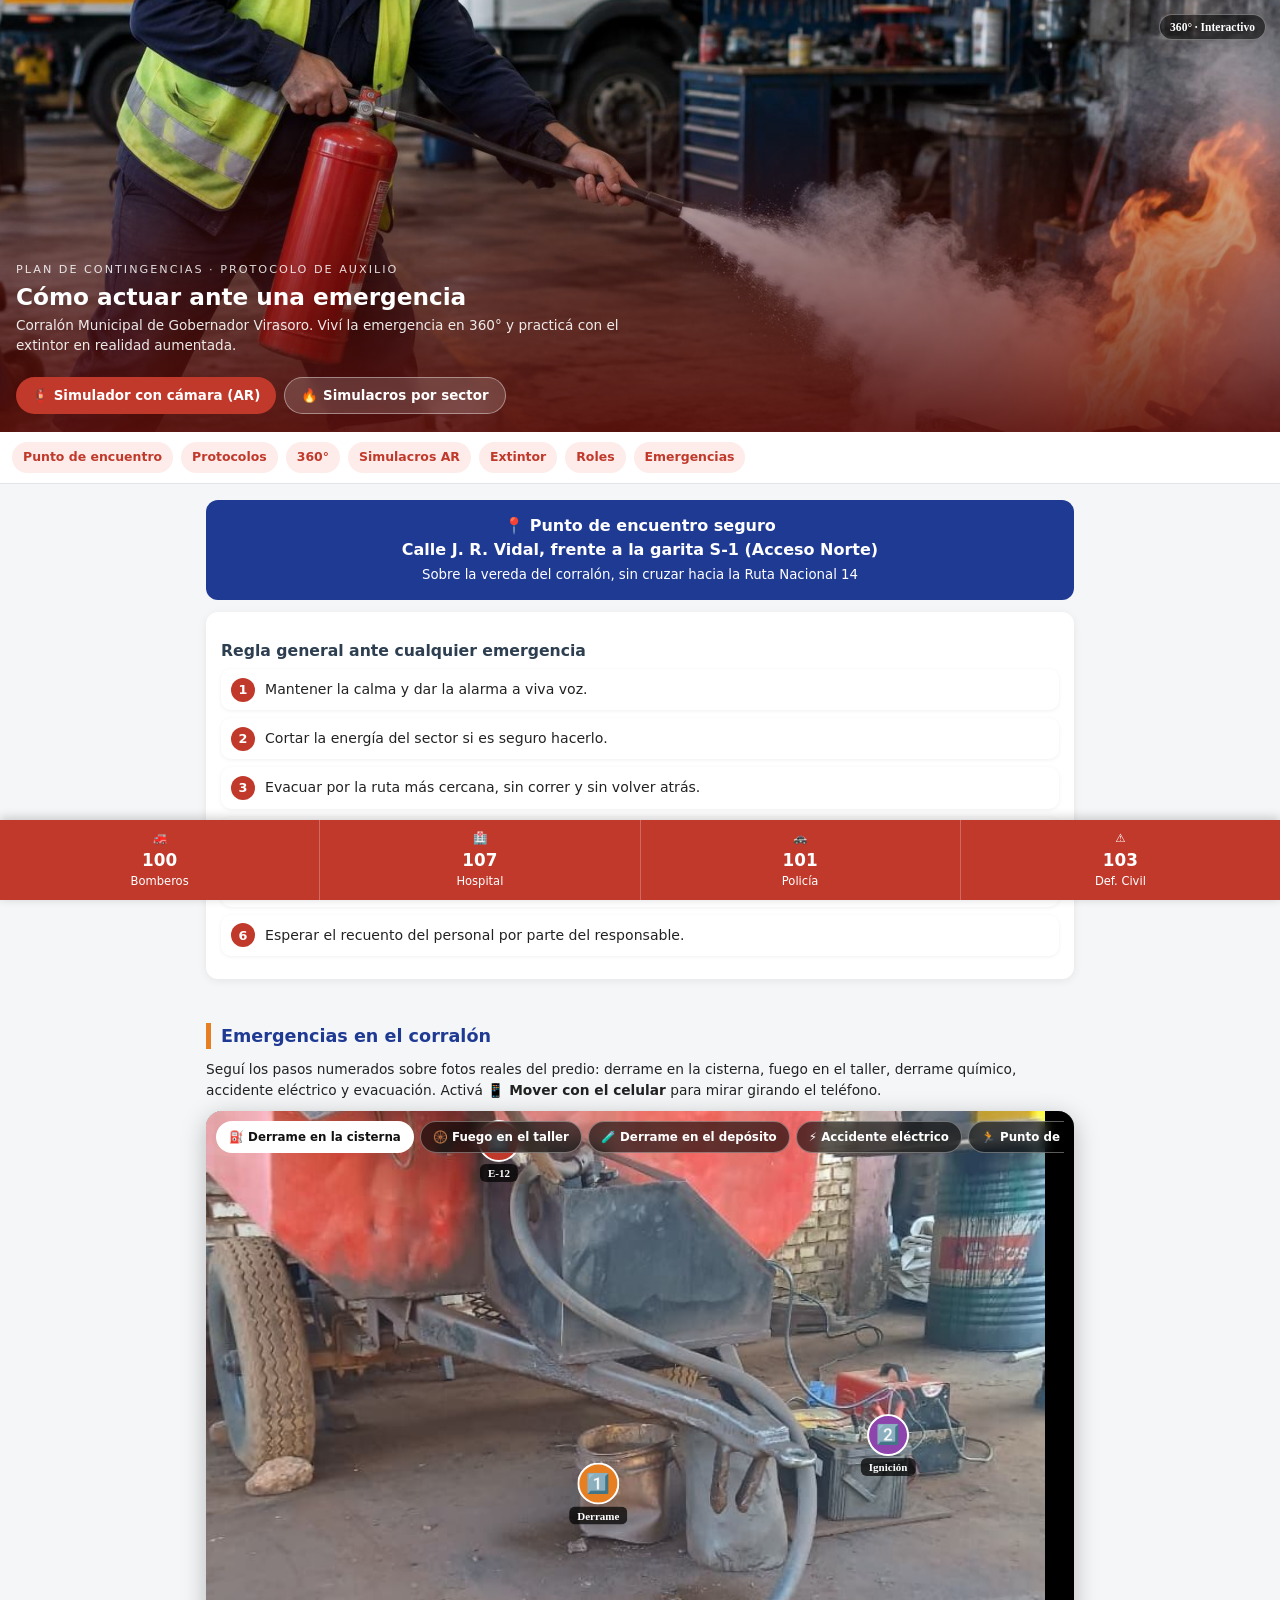
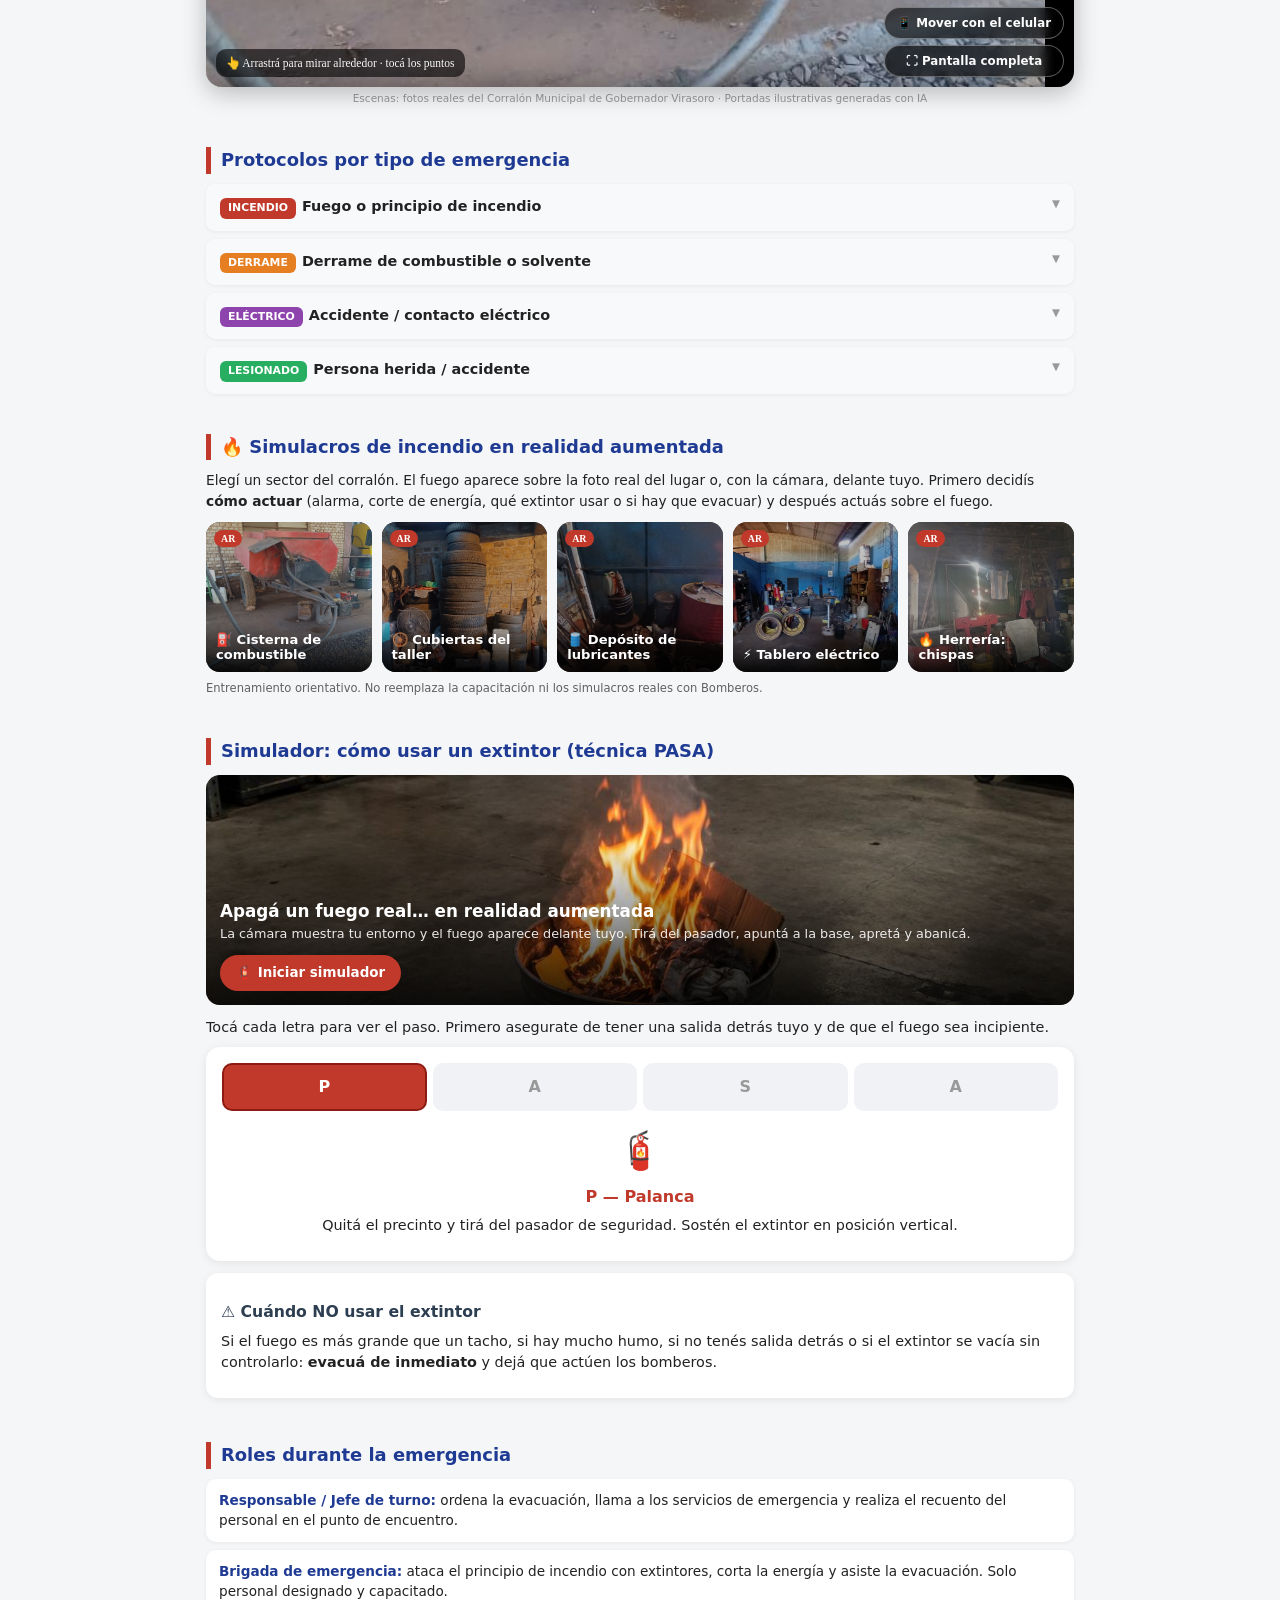
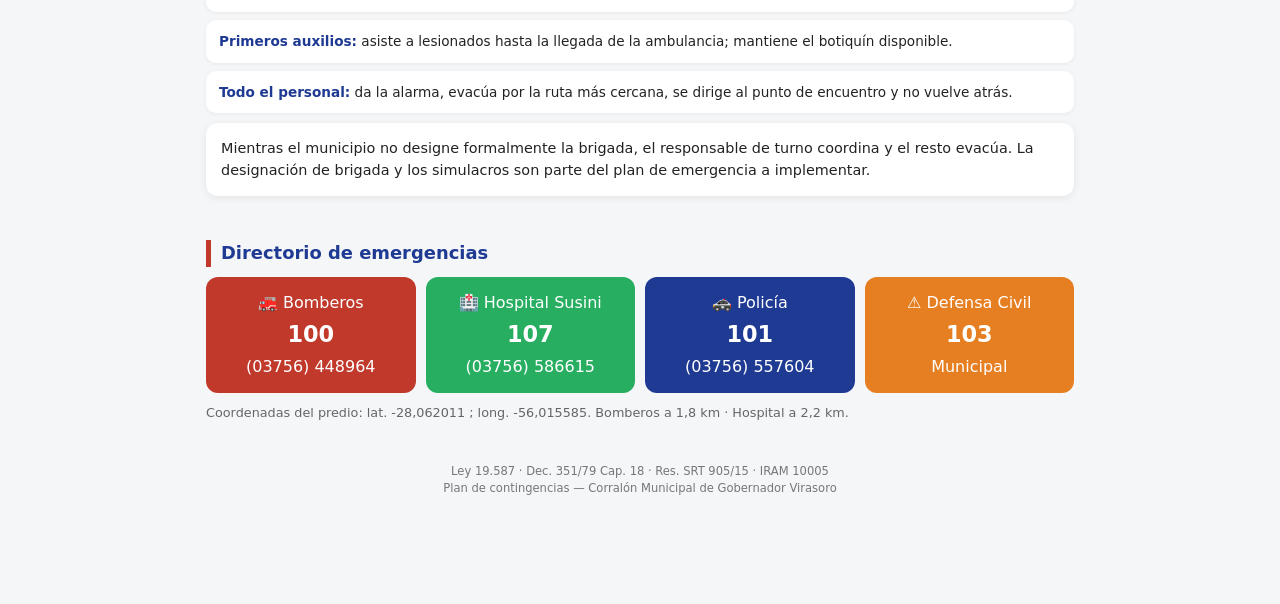
==== commit 67d2c39c: "Simulacros de incendio en AR por sector del corralón (cisterna, taller, depósito, tablero, herrería)" ====
--- a/virasoro/contingencias/index.html
+++ b/virasoro/contingencias/index.html
@@ -58,16 +58,16 @@
 </head>
 <body>
 <div class="hero"><img src="../img/contingencias_hero.jpg" alt="Cómo actuar ante una emergencia"><span class="badge360">360° · Interactivo</span>
-<div class="ov" style="background:linear-gradient(180deg,rgba(0,0,0,0) 20%,rgba(90,15,10,.9))"><div class="kick">Plan de Contingencias · Protocolo de Auxilio</div><h1>Cómo actuar ante una emergencia</h1><p>Corralón Municipal de Gobernador Virasoro. Viví la emergencia en 360° y practicá con el extintor en realidad aumentada.</p><div class="cta"><button class="btn btn-r" onclick="abrirSimulador()">🧯 Simulador con cámara (AR)</button><a class="btn btn-g" href="#sec-vr">🥽 Emergencia 360°</a></div></div></div>
+<div class="ov" style="background:linear-gradient(180deg,rgba(0,0,0,0) 20%,rgba(90,15,10,.9))"><div class="kick">Plan de Contingencias · Protocolo de Auxilio</div><h1>Cómo actuar ante una emergencia</h1><p>Corralón Municipal de Gobernador Virasoro. Viví la emergencia en 360° y practicá con el extintor en realidad aumentada.</p><div class="cta"><button class="btn btn-r" onclick="abrirSimulador()">🧯 Simulador con cámara (AR)</button><a class="btn btn-g" href="#simulacros">🔥 Simulacros por sector</a></div></div></div>
 <nav class="toc">
 <a href="#pe">Punto de encuentro</a>
 <a href="#protocolos">Protocolos</a>
-<a href="#sec-vr">360°</a><a href="#pasa">Simulador AR</a>
+<a href="#sec-vr">360°</a><a href="#simulacros">Simulacros AR</a><a href="#pasa">Extintor</a>
 <a href="#roles">Roles</a>
 <a href="#dir">Emergencias</a>
 </nav>
 <section id="pe">
-<div class="pe">📍 Punto de encuentro seguro<br>Calle J. R. Vidal, frente a la garita S-1 (Acceso Norte)</div>
+<div class="pe">📍 Punto de encuentro seguro<br>Calle J. R. Vidal, frente a la garita S-1 (Acceso Norte)<br><small style="font-weight:500">Sobre la vereda del corralón, sin cruzar hacia la Ruta Nacional 14</small></div>
 <div class="card">
 <h3>Regla general ante cualquier emergencia</h3>
 <ol class="steps">
@@ -121,6 +121,7 @@
 <li>Despejar el acceso para la ambulancia.</li>
 </ol></div></details>
 </section>
+<section id="simulacros"><h2>🔥 Simulacros de incendio en realidad aumentada</h2><p style="font-size:.86rem;margin-bottom:10px">Elegí un sector del corralón. El fuego aparece sobre la foto real del lugar o, con la cámara, delante tuyo. Primero decidís <b>cómo actuar</b> (alarma, corte de energía, qué extintor usar o si hay que evacuar) y después actuás sobre el fuego.</p><div class="simgrid"><button class="simc" onclick="abrirSimulador('cisterna')"><img src="../pano/real_tanque.jpg" alt="" loading="lazy"><i>AR</i><span>⛽ Cisterna de combustible</span></button><button class="simc" onclick="abrirSimulador('taller')"><img src="../pano/real_cubiertas.jpg" alt="" loading="lazy"><i>AR</i><span>🛞 Cubiertas del taller</span></button><button class="simc" onclick="abrirSimulador('deposito')"><img src="../pano/real_dep1t.jpg" alt="" loading="lazy"><i>AR</i><span>🛢️ Depósito de lubricantes</span></button><button class="simc" onclick="abrirSimulador('electrico')"><img src="../pano/real_dep1.jpg" alt="" loading="lazy"><i>AR</i><span>⚡ Tablero eléctrico</span></button><button class="simc" onclick="abrirSimulador('herreria')"><img src="../pano/real_herreria.jpg" alt="" loading="lazy"><i>AR</i><span>🔥 Herrería: chispas</span></button></div><p style="font-size:.72rem;opacity:.7;margin-top:8px">Entrenamiento orientativo. No reemplaza la capacitación ni los simulacros reales con Bomberos.</p></section>
 <section id="pasa">
 <h2>Simulador: cómo usar un extintor (técnica PASA)</h2>
 <div style="position:relative;border-radius:14px;overflow:hidden;margin-bottom:12px"><img src="../img/fuego_escena.jpg" alt="Principio de incendio" style="width:100%;height:230px;object-fit:cover;display:block"><div style="position:absolute;inset:0;background:linear-gradient(transparent 30%,rgba(0,0,0,.85));display:flex;flex-direction:column;justify-content:flex-end;padding:14px;color:#fff"><b style="font-size:1.05rem">Apagá un fuego real… en realidad aumentada</b><span style="font-size:.8rem;opacity:.9">La cámara muestra tu entorno y el fuego aparece delante tuyo. Tirá del pasador, apuntá a la base, apretá y abanicá.</span><div class="cta"><button class="btn btn-r" onclick="abrirSimulador()">🧯 Iniciar simulador</button></div></div></div>
@@ -181,6 +182,6 @@
 <a href="tel:101">🚓<b>101</b>Policía</a>
 <a href="tel:103">⚠️<b>103</b>Def. Civil</a>
 </div>
-<script src="../lib/pannellum.js"></script><script src="../lib/vr.js"></script><script src="../lib/fuego.js"></script><script>var tour=VR({el:"vr",first:"tanque",scenes:{"tanque": {"title": "⛽ Derrame en la cisterna", "pano": "../pano/real_tanque.jpg", "haov": 60, "vaov": 69.78, "hfov": 49.2, "hs": [{"y": 4.36, "p": -5.09, "t": "risk", "i": "1️⃣", "title": "1 · Derrame de combustible", "text": "No enciendas nada, cortá el trasvase y contené el derrame con arena o absorbente. Alejá a los curiosos.", "l": "Derrame"}, {"y": 21.54, "p": -2.11, "t": "elec", "i": "2️⃣", "title": "2 · Eliminá las fuentes de ignición", "text": "Si es seguro, desenchufá el cargador o la soldadora desde el tablero y apagá los motores cercanos.", "l": "Ignición"}, {"y": -1.59, "p": 15.07, "t": "ext", "i": "3️⃣", "title": "3 · Si se inicia fuego", "text": "Usá el extintor PQS E-12 (o el carro E-10) apuntando a la base. NUNCA uses agua sobre combustible.", "l": "E-12"}, {"y": -22.07, "p": -28.55, "t": "link", "i": "➡️", "title": "4 · Evacuá → acceso", "text": "", "l": "4 · Evacuá → acceso", "scene": "est3"}]}, "cubiertas": {"title": "🛞 Fuego en el taller", "pano": "../pano/real_cubiertas.jpg", "haov": 62, "vaov": 82.67, "hfov": 50.8, "hs": [{"y": 0.0, "p": 2.58, "t": "risk", "i": "1️⃣", "title": "1 · Incendio de cubiertas", "text": "Genera humo negro y tóxico muy rápido. Si supera el tamaño de un tacho, NO intentes apagarlo.", "l": "Foco"}, {"y": -11.62, "p": 35.2, "t": "elec", "i": "2️⃣", "title": "2 · Alarma y 100", "text": "Gritá \"¡FUEGO EN EL TALLER!\", llamá al 100 y cortá la energía del sector si podés hacerlo sin riesgo.", "l": "Alarma"}, {"y": 27.12, "p": 1.29, "t": "ext", "i": "3️⃣", "title": "3 · Fuego incipiente: extintor E-08", "text": "Solo si es chico y tenés la salida detrás tuyo. Técnica PASA (probala en el simulador).", "l": "E-08"}, {"y": -23.25, "p": -34.88, "t": "link", "i": "➡️", "title": "4 · Salí a la playa", "text": "", "l": "4 · Salí a la playa", "scene": "est2"}]}, "dep1t": {"title": "🧪 Derrame en el depósito", "pano": "../pano/real_dep1t.jpg", "haov": 95, "vaov": 71.25, "hfov": 75, "hs": [{"y": 31.17, "p": -5.94, "t": "risk", "i": "1️⃣", "title": "1 · Derrame de químico o lubricante", "text": "Consultá la Ficha de Datos de Seguridad (FDS). Guantes de nitrilo y antiparras antes de intervenir.", "l": "Derrame"}, {"y": -11.88, "p": 0.74, "t": "risk", "i": "2️⃣", "title": "2 · Contené y ventilá", "text": "Absorbente sobre el derrame desde afuera hacia adentro y puertas abiertas para ventilar.", "l": "Contener"}, {"y": -36.37, "p": -10.39, "t": "info", "i": "3️⃣", "title": "3 · Persona contaminada", "text": "Lavá con abundante agua durante 15 minutos y llamá al 107 con la FDS del producto.", "l": "107"}, {"y": 0.0, "p": -31.17, "t": "link", "i": "➡️", "title": "Ver tablero eléctrico", "text": "", "l": "Ver tablero eléctrico", "scene": "dep1"}]}, "dep1": {"title": "⚡ Accidente eléctrico", "pano": "../pano/real_dep1.jpg", "haov": 68, "vaov": 90.67, "hfov": 55.8, "hs": [{"y": 29.04, "p": 13.46, "t": "elec", "i": "1️⃣", "title": "1 · Cortá la corriente", "text": "Si una persona sigue en contacto, NO la toques: cortá desde el tablero o separála con material aislante seco.", "l": "Corte"}, {"y": 29.75, "p": -18.42, "t": "elec", "i": "2️⃣", "title": "2 · Cables sueltos", "text": "No pises cables ni charcos cerca del tablero.", "l": "Cables"}, {"y": -17.71, "p": 0.0, "t": "info", "i": "3️⃣", "title": "3 · Llamá al 107", "text": "\"Corralón Municipal, Calle J. R. Vidal, Gobernador Virasoro. Persona electrocutada.\" RCP si estás capacitado.", "l": "107"}, {"y": 0.0, "p": -38.25, "t": "link", "i": "➡️", "title": "Volver", "text": "", "l": "Volver", "scene": "dep1t"}]}, "est3": {"title": "🏃 Punto de encuentro", "pano": "../pano/real_est3.jpg", "haov": 72, "vaov": 54.0, "hfov": 59.0, "hs": [{"y": -1.12, "p": -0.84, "t": "exit", "i": "1️⃣", "title": "1 · Evacuá hacia el acceso", "text": "Caminá sin correr y sin volver atrás. El punto de encuentro es la Calle J. R. Vidal, frente a la garita S-1.", "l": "Salida"}, {"y": -24.75, "p": 1.97, "t": "info", "i": "2️⃣", "title": "2 · Conteo en la garita", "text": "El responsable cuenta al personal y avisa si falta alguien. Nadie vuelve a entrar.", "l": "Conteo"}, {"y": 14.62, "p": 0.0, "t": "info", "i": "3️⃣", "title": "3 · Recibí a Bomberos", "text": "Dejá el portón libre e informá el lugar del foco, los combustibles y los cilindros presentes.", "l": "Bomberos"}, {"y": -34.31, "p": -7.88, "t": "link", "i": "➡️", "title": "Volver", "text": "", "l": "Volver", "scene": "est2"}]}}});</script>
+<script src="../lib/pannellum.js"></script><script src="../lib/vr.js"></script><script src="../lib/fuego.js"></script><script>var tour=VR({el:"vr",first:"tanque",scenes:{"tanque": {"title": "⛽ Derrame en la cisterna", "pano": "../pano/real_tanque.jpg", "haov": 60, "vaov": 69.78, "hfov": 49.2, "hs": [{"y": 4.36, "p": -5.09, "t": "risk", "i": "1️⃣", "title": "1 · Derrame de combustible", "text": "No enciendas nada, cortá el trasvase y contené el derrame con arena o absorbente. Alejá a los curiosos.", "l": "Derrame"}, {"y": 21.54, "p": -2.11, "t": "elec", "i": "2️⃣", "title": "2 · Eliminá las fuentes de ignición", "text": "Si es seguro, desenchufá el cargador o la soldadora desde el tablero y apagá los motores cercanos.", "l": "Ignición"}, {"y": -1.59, "p": 15.07, "t": "ext", "i": "3️⃣", "title": "3 · Si se inicia fuego", "text": "Usá el extintor PQS E-12 (o el carro E-10) apuntando a la base. NUNCA uses agua sobre combustible.", "l": "E-12"}, {"y": -22.07, "p": -28.55, "t": "link", "i": "➡️", "title": "4 · Evacuá → acceso", "text": "", "l": "4 · Evacuá → acceso", "scene": "est3"}]}, "cubiertas": {"title": "🛞 Fuego en el taller", "pano": "../pano/real_cubiertas.jpg", "haov": 62, "vaov": 82.67, "hfov": 50.8, "hs": [{"y": 0.0, "p": 2.58, "t": "risk", "i": "1️⃣", "title": "1 · Incendio de cubiertas", "text": "Genera humo negro y tóxico muy rápido. Si supera el tamaño de un tacho, NO intentes apagarlo.", "l": "Foco"}, {"y": -11.62, "p": 35.2, "t": "elec", "i": "2️⃣", "title": "2 · Alarma y 100", "text": "Gritá \"¡FUEGO EN EL TALLER!\", llamá al 100 y cortá la energía del sector si podés hacerlo sin riesgo.", "l": "Alarma"}, {"y": 27.12, "p": 1.29, "t": "ext", "i": "3️⃣", "title": "3 · Fuego incipiente: extintor E-08", "text": "Solo si es chico y tenés la salida detrás tuyo. Técnica PASA (probala en el simulador).", "l": "E-08"}, {"y": -23.25, "p": -34.88, "t": "link", "i": "➡️", "title": "4 · Salí a la playa", "text": "", "l": "4 · Salí a la playa", "scene": "est2"}]}, "dep1t": {"title": "🧪 Derrame en el depósito", "pano": "../pano/real_dep1t.jpg", "haov": 95, "vaov": 71.25, "hfov": 75, "hs": [{"y": 31.17, "p": -5.94, "t": "risk", "i": "1️⃣", "title": "1 · Derrame de químico o lubricante", "text": "Consultá la Ficha de Datos de Seguridad (FDS). Guantes de nitrilo y antiparras antes de intervenir.", "l": "Derrame"}, {"y": -11.88, "p": 0.74, "t": "risk", "i": "2️⃣", "title": "2 · Contené y ventilá", "text": "Absorbente sobre el derrame desde afuera hacia adentro y puertas abiertas para ventilar.", "l": "Contener"}, {"y": -36.37, "p": -10.39, "t": "info", "i": "3️⃣", "title": "3 · Persona contaminada", "text": "Lavá con abundante agua durante 15 minutos y llamá al 107 con la FDS del producto.", "l": "107"}, {"y": 0.0, "p": -31.17, "t": "link", "i": "➡️", "title": "Ver tablero eléctrico", "text": "", "l": "Ver tablero eléctrico", "scene": "dep1"}]}, "dep1": {"title": "⚡ Accidente eléctrico", "pano": "../pano/real_dep1.jpg", "haov": 68, "vaov": 90.67, "hfov": 55.8, "hs": [{"y": 29.04, "p": 13.46, "t": "elec", "i": "1️⃣", "title": "1 · Cortá la corriente", "text": "Si una persona sigue en contacto, NO la toques: cortá desde el tablero o separála con material aislante seco.", "l": "Corte"}, {"y": 29.75, "p": -18.42, "t": "elec", "i": "2️⃣", "title": "2 · Cables sueltos", "text": "No pises cables ni charcos cerca del tablero.", "l": "Cables"}, {"y": -17.71, "p": 0.0, "t": "info", "i": "3️⃣", "title": "3 · Llamá al 107", "text": "\"Corralón Municipal, Calle J. R. Vidal, Gobernador Virasoro. Persona electrocutada.\" RCP si estás capacitado.", "l": "107"}, {"y": 0.0, "p": -38.25, "t": "link", "i": "➡️", "title": "Volver", "text": "", "l": "Volver", "scene": "dep1t"}]}, "est3": {"title": "🏃 Punto de encuentro", "pano": "../pano/real_est3.jpg", "haov": 72, "vaov": 54.0, "hfov": 59.0, "hs": [{"y": -1.12, "p": -0.84, "t": "exit", "i": "1️⃣", "title": "1 · Evacuá hacia el acceso", "text": "Caminá sin correr y sin volver atrás. El punto de encuentro es la Calle J. R. Vidal, frente a la garita S-1, sin cruzar hacia la Ruta Nacional 14.", "l": "Salida"}, {"y": -24.75, "p": 1.97, "t": "info", "i": "2️⃣", "title": "2 · Conteo en la garita", "text": "El responsable cuenta al personal y avisa si falta alguien. Nadie vuelve a entrar.", "l": "Conteo"}, {"y": 14.62, "p": 0.0, "t": "info", "i": "3️⃣", "title": "3 · Recibí a Bomberos", "text": "Dejá el portón libre e informá el lugar del foco, los combustibles y los cilindros presentes.", "l": "Bomberos"}, {"y": -34.31, "p": -7.88, "t": "link", "i": "➡️", "title": "Volver", "text": "", "l": "Volver", "scene": "est2"}]}}});</script>
 </body>
 </html>
--- a/virasoro/lib/vr.css
+++ b/virasoro/lib/vr.css
@@ -84,3 +84,17 @@
 #sec-vr h2{font-size:1.1rem;color:#1f3a93;margin-bottom:10px;border-left:5px solid #e67e22;padding-left:10px}
 .pnlm-panorama-info,.pnlm-load-box p{display:none!important}
 button{font-family:inherit}
+
+#sim .quiz{display:none;position:absolute;left:12px;right:12px;bottom:150px;z-index:5;background:rgba(15,15,15,.88);color:#fff;border-radius:16px;padding:14px;font-size:.95rem;max-width:520px;margin:0 auto;-webkit-backdrop-filter:blur(6px);backdrop-filter:blur(6px)}
+#sim .quiz .qn{font-size:.7rem;opacity:.7;text-transform:uppercase;letter-spacing:.05em;margin-bottom:4px}
+#sim .quiz button{display:block;width:100%;text-align:left;margin-top:8px;border:2px solid rgba(255,255,255,.35);background:rgba(255,255,255,.08);color:#fff;border-radius:12px;padding:10px 12px;font:600 .86rem 'Segoe UI',system-ui,sans-serif;cursor:pointer}
+#sim .quiz button.good{background:#27ae60;border-color:#27ae60}
+#sim .quiz button.bad{background:#c0392b;border-color:#c0392b}
+#sim .quiz .fb{margin-top:8px;font-size:.82rem;min-height:1em}
+#sim .quiz .fb.good{color:#7bed9f}#sim .quiz .fb.bad{color:#ff9f8f}
+#sim .exitb{display:none;position:absolute;left:50%;transform:translateX(-50%);bottom:30px;z-index:5;border:3px solid #fff;background:#27ae60;color:#fff;border-radius:999px;padding:14px 22px;font:800 1rem 'Segoe UI',system-ui,sans-serif}
+.simgrid{display:grid;grid-template-columns:repeat(auto-fill,minmax(150px,1fr));gap:10px}
+.simc{position:relative;border:0;padding:0;border-radius:14px;overflow:hidden;height:150px;cursor:pointer;background:#000;color:#fff;text-align:left}
+.simc img{width:100%;height:100%;object-fit:cover;opacity:.75;display:block}
+.simc span{position:absolute;left:0;right:0;bottom:0;padding:10px;background:linear-gradient(transparent,rgba(0,0,0,.9));font:700 .82rem 'Segoe UI',system-ui,sans-serif}
+.simc i{position:absolute;top:8px;left:8px;background:#c0392b;font-style:normal;font:800 .62rem 'Segoe UI';padding:3px 7px;border-radius:999px}
